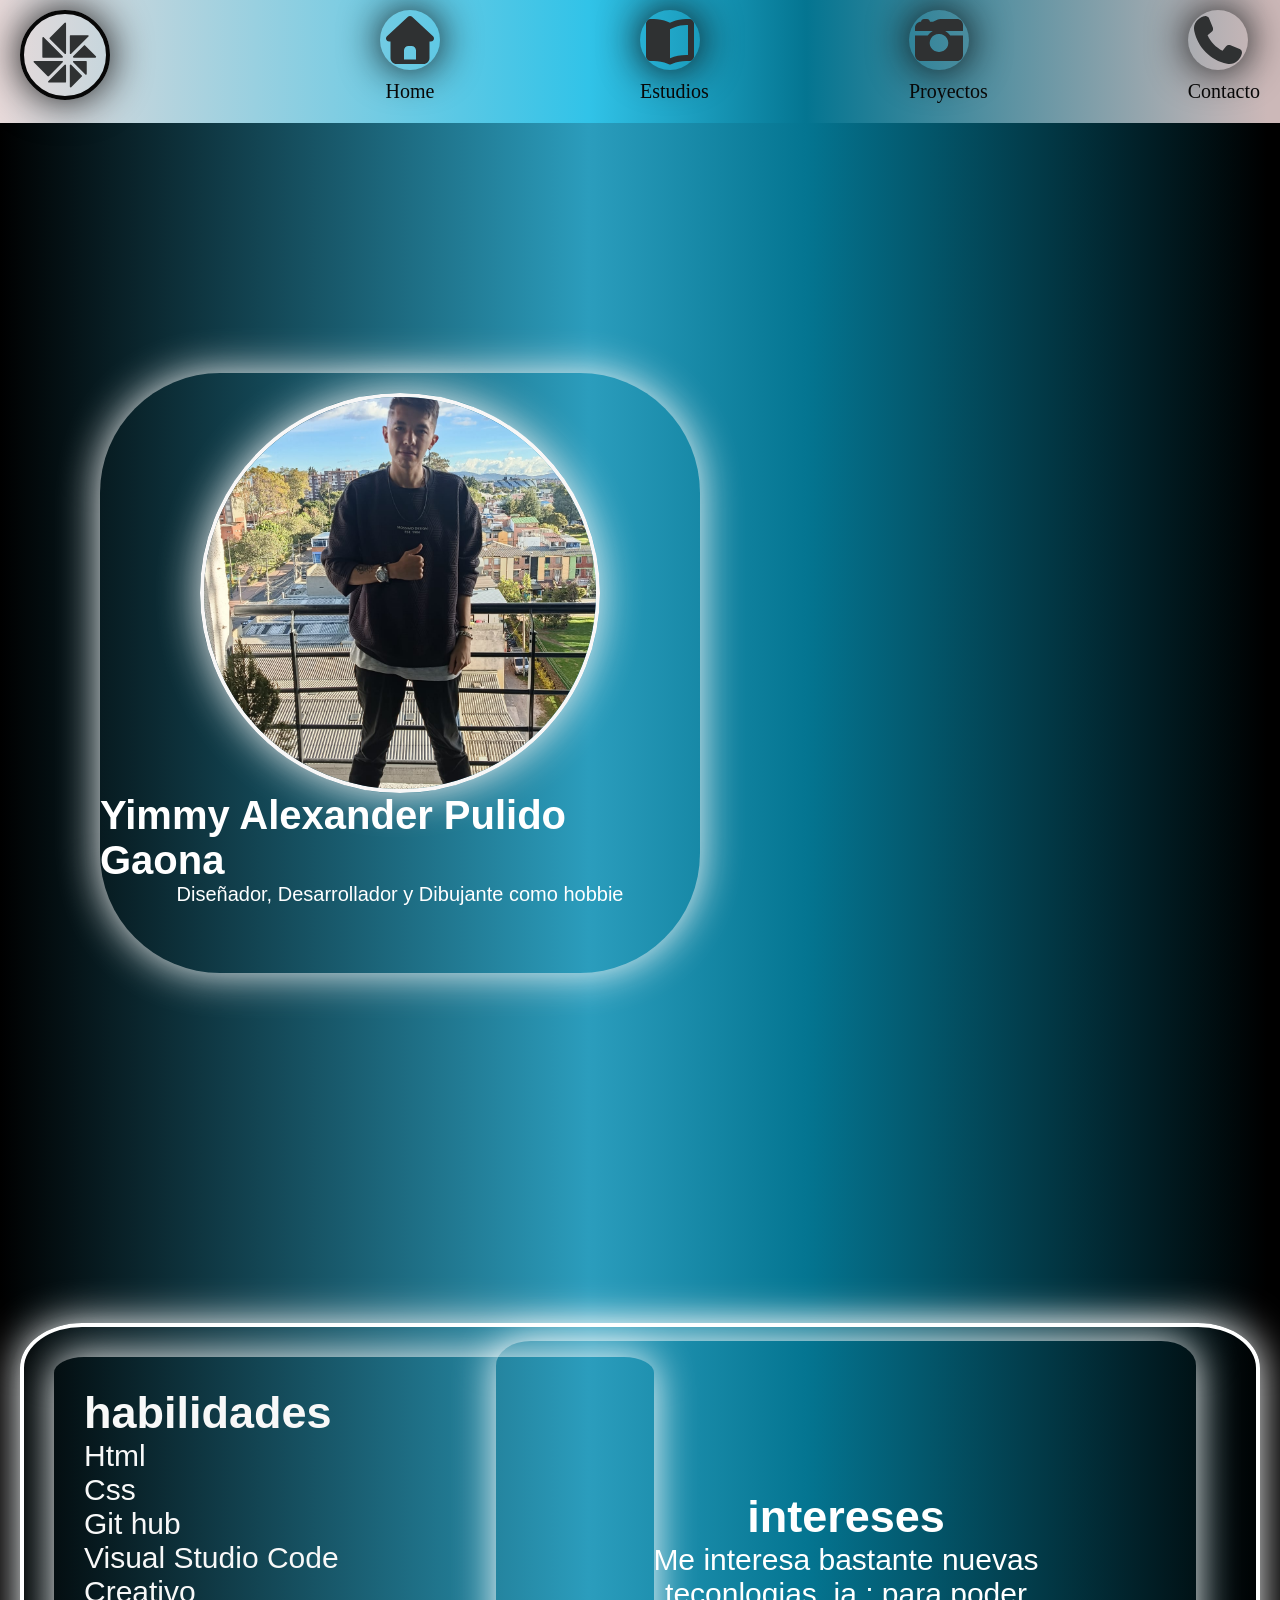
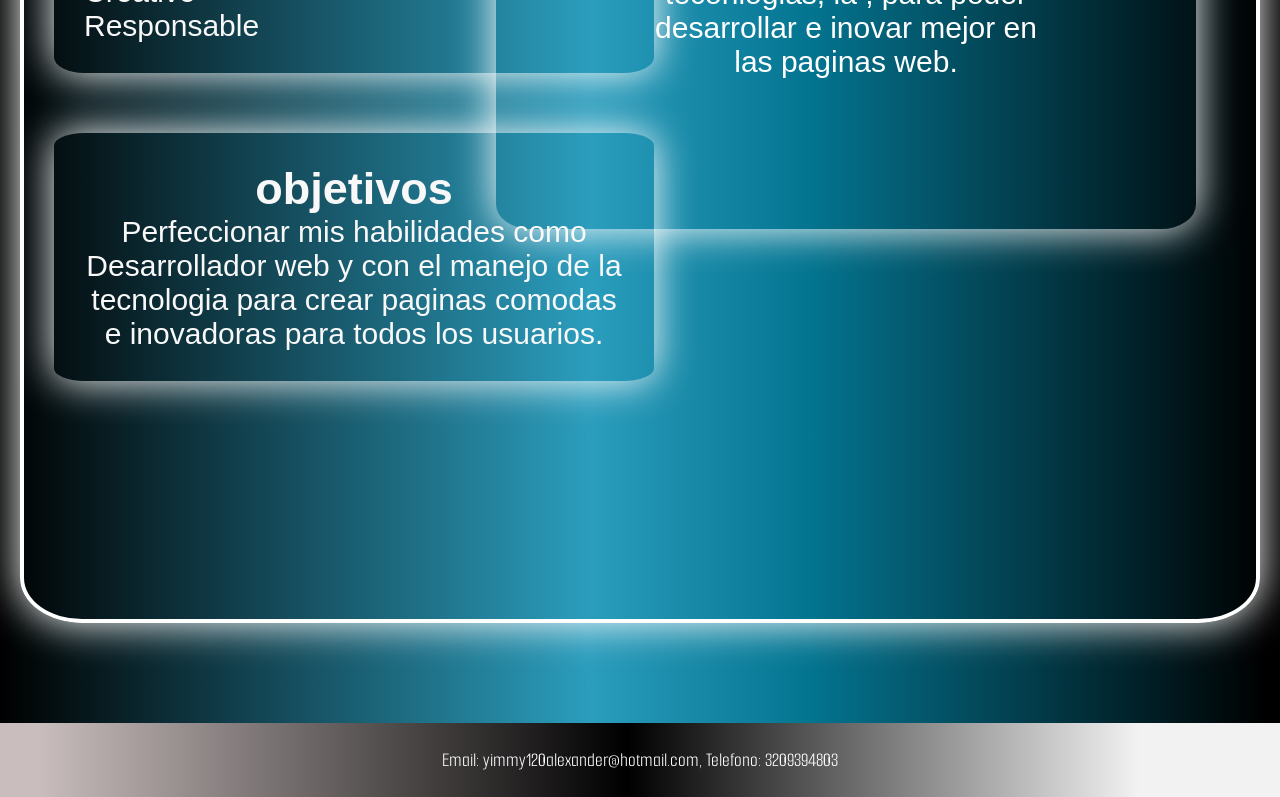
==== index.html @ 73cdaf3f "[+] se organizo para subirlo a vercel y se finalizo" ====
<!DOCTYPE html>
<html lang="en">
<head>
    <meta charset="UTF-8">
    <meta name="viewport" content="width=device-width, initial-scale=1.0">
    <title>Mi Portafolio</title>
    <link rel="preconnect" href="https://fonts.googleapis.com">
    <link rel="preconnect" href="https://fonts.gstatic.com" crossorigin>
    <link href="https://fonts.googleapis.com/css2?family=Kameron:wght@400..700&family=Montenegrin+Gothic+One&family=Saira+Stencil:ital,wght@0,100..900;1,100..900&family=Smooch+Sans:wght@100..900&display=swap" rel="stylesheet">
    <link rel="stylesheet" href="./css/styles.css">
    <link rel="stylesheet" href="./css/general.css">
</head>
<body>
    
    <header class="header">

        <nav class="menu">

            <img class="logo" src="./img/logo.svg" alt="Logo de la pagina">
            
            <ul class="menu_list">

                <li>
                   <img class="icon" src="./img/home.svg"  alt="icono home"> <a  href="./index.html" class="menu_link">Home</a>
                   
                </li>

                <li>
                   <img class="icon" src="./img/estudios.svg" alt="icono estudios"> <a  href="./html/estudios.html" class="menu_link">Estudios</a>
                   
                </li>

                <li>
                   <img class="icon" src="./img/gallery.svg" alt="icono galeria"> <a href="./html/gallery.html" class="menu_link">Proyectos</a>
                </li>

                <li>
                 <img class="icon" src="./img/contact.svg" alt="icono contacto">  <a href="./html/contacto.html" class="menu_link">Contacto</a>
                </li>

            </ul>
        </nav>

    </header>

    <main>

     <section class="hero">

        <div class="card">
        <img class="img_portada" src="../img/WhatsApp Image 2026-08-01 at 6.55.30 PM.jpeg" alt="foto de portada">
        <h1>Yimmy Alexander Pulido Gaona </h1>
        <p class="hero_text">Diseñador, Desarrollador y Dibujante como hobbie</p>
        </div>


        <div class="perfil">
    
            <ul>

             <div class="hab">
                <ul class="habilidades"> 
                
                   <li> 
                    
                  <h2>habilidades</h2> 
                  </li>
                   <li> 
                  <p>  Html </p> 
                </li>
                   <li> 
                   <p> Css </li>
                   <li> 
                  <p>  Git hub</p>
                 </li>
                   <li> 
                   <p> Visual Studio Code</p>
                 </li>
                   <li> 
                  <p> Creativo</p>
                 </li>
                   <li> 
                    <p>Responsable</p>
                 </li>

                </ul>
             </div>

             <div class="obj">
                <ul class="objetivos"> 
                
                    <li> 
                        <h2>objetivos</h2>
                      <p> 
                        Perfeccionar mis habilidades como Desarrollador
                        web y con el manejo de la tecnologia para crear paginas comodas e inovadoras para todos los usuarios. </p> 
                        
                    </li>
                     
                </ul>
             </div>



              <div class="int">
                <ul class="intereses"> 
                
                    <li>

                      <h2>intereses</h2>
                      <p> Me interesa bastante nuevas teconlogias, ia ; para poder desarrollar e inovar mejor en las paginas web. </p> 

                    </li>
                   
                </ul>
             </div>


    </main>

    <footer>

         <p class="foot">Email: yimmy120alexander@hotmail.com,  Telefono: 3209394803   </p> 
    </footer>
</body>
</html>
---- css/styles.css ----
.hero {
    display: flex;
    flex-wrap: wrap;
}

.hero_text {

    font-size: 20px;
}
.card {
    display: flex;
    flex-direction: column;
    border: 4px transparent rgb(250, 250, 250);
    width: 600px;
    height: 600px;
    align-items: center;
    border-radius: 20%;
    margin: 25rem 10rem;
    box-shadow: 0px 0px 40px rgb(247, 247, 247);
    font-family: "Saira Stencil", sans-serif;
    color: white;
    transition: .4s ease-in-out;
}

.card:hover {
    transform: scale(1.1);

}

.img_portada {

    width: 400px;
    height: 400px;
    object-fit: cover;
    margin-top: 2rem;
    border: 4px solid rgb(248, 247, 247);
    border-radius: 50%;
    object-fit: cover;
    box-shadow: 0px 0px 40px rgb(243, 243, 243);
}


h1{
    font-size: 40px;
}

.perfil {

    display: flex;
    flex-direction: column;
    border: 4px solid rgb(255, 255, 255);
    width: 1500px;
    height: 900px;
    border-radius: 5%;
    margin: 10rem 2rem ;
    box-shadow: 0px 0px 40px rgb(252, 252, 252);
 
}



.hab {
    display: flex;
    font-size: 30px;
    color: rgb(248, 248, 248);
    
}
.habilidades {

    display: flex;
    flex-direction: column;
    align-items: start;
    margin: 30px;
    padding: 30px;
    width: 60rem;
    font-family: "Saira Stencil", sans-serif;
    border: 4px transparent rgb(250, 250, 250);
    border-radius: 5%;
    box-shadow: 0px 0px 40px rgb(253, 253, 253);
    transition: .4s ease-in-out;
}

.habilidades:hover {
    transform: translateX(20px);
}

.obj {
    display: flex;
    font-size: 30px;
    color: rgb(248, 248, 248);
}

.objetivos {
  
    display: flex;
    flex-direction: column;
    margin: 30px;
    padding: 30px;
    width: 60rem;
    font-family: "Saira Stencil", sans-serif;
    border: 4px transparent rgb(250, 250, 250);
    border-radius: 5%;
    box-shadow: 0px 0px 40px rgb(253, 253, 253);
    transition: .4s ease-in-out;
}

.objetivos:hover {
     transform: translateX(20px);
}


.int {

   display: flex;
   justify-content: end;
   margin: -700px 30px;
   color: white;
}


.intereses { 

    display: flex;
    flex-direction: column;
    align-items: center;
    margin: 30px;
    padding: 150px;
    width: 70rem;
    font-family: "Saira Stencil", sans-serif;
    border: 4px transparent rgb(250, 250, 250);
    border-radius: 5%;
    box-shadow: 0px 0px 40px rgb(253, 253, 253);
    transition: .4s ease-in-out;
    font-size: 30px;
}

.intereses:hover {
    transform: translateX(20px);
}

.texto1 {

    text-decoration: underline rgb(255, 252, 252);
}

.h2 {

    text-align: center;
    height: 10px;
    text-decoration: underline rgb(255, 252, 252);
}
---- css/general.css ----
:root {

    color: white;
}

* {
    margin: 0;
    padding: 0;
    box-sizing: border-box;
}

body{
    display: flex;
    flex-direction: column;
    min-height: 100vh;
}

main {
    flex: 1;
}


html {
    font-size: 62.5%;
    background: #000000;
    background: linear-gradient(90deg,rgba(0, 0, 0, 1) 0%, rgba(43, 157, 189, 1) 46%, rgba(4, 117, 145, 1) 63%, rgba(0, 0, 0, 1) 99%);
}

/* 
@media (max-with:900px){
    .menu{
        display: flex;
    }
} */

.hero {
    flex-wrap: wrap;
}

.menu {
    padding: 10px 20px;
    display: flex;
    justify-content: space-between;
    background: #e8dada;
    background: linear-gradient(90deg,rgba(232, 218, 218, 1) 0%, rgba(49, 195, 232, 1) 46%, rgba(4, 117, 145, 1) 63%, rgba(204, 184, 184, 1) 99%);
}

.menu_list {

    display: flex;
    gap: 200px;
    list-style: none;
}


.logo {
    display: flex;
    width: 90px;
    height: 90px;
    flex-direction: column;
    align-items: center;
    border: 4px solid rgb(7, 7, 7);
    border-radius: 50%;
    box-shadow: 0px 0px 40px rgb(14, 13, 13);
}

.icon {

    width: 60px;
    height: 60px;
    box-shadow: 0px 0px 40px rgb(12, 12, 12);
    overflow: hidden;
    border: 30px transparent rgb(10, 10, 10);
    border-radius: 50%;
}

li{
    display: flex;
    flex-direction: column;
    text-align: center;
    text-decoration: none;
    

}
a{
    text-decoration: none;
    font-family: "Montenegrin Gothic One", serif;
    font-size: 20px;
    color: rgb(8, 8, 8);
    cursor: pointer;
    padding: 10px 0px;
    transition: .4s ease-in-out;
}

a:hover {
    transform: scale(1.1);
}

footer {

    background: #c9bdbd;
    background: linear-gradient(90deg,rgba(201, 189, 189, 1) 3%, rgba(0, 0, 0, 1) 49%, rgba(242, 242, 242, 1) 89%);
    display: flex;
    flex-direction: column;
    justify-content: end;
    align-items: center;
    padding: 25px 0px;
    font-family: "Smooch Sans", sans-serif;
}

.foot {

    color: white;
    font-size: 20px;
}
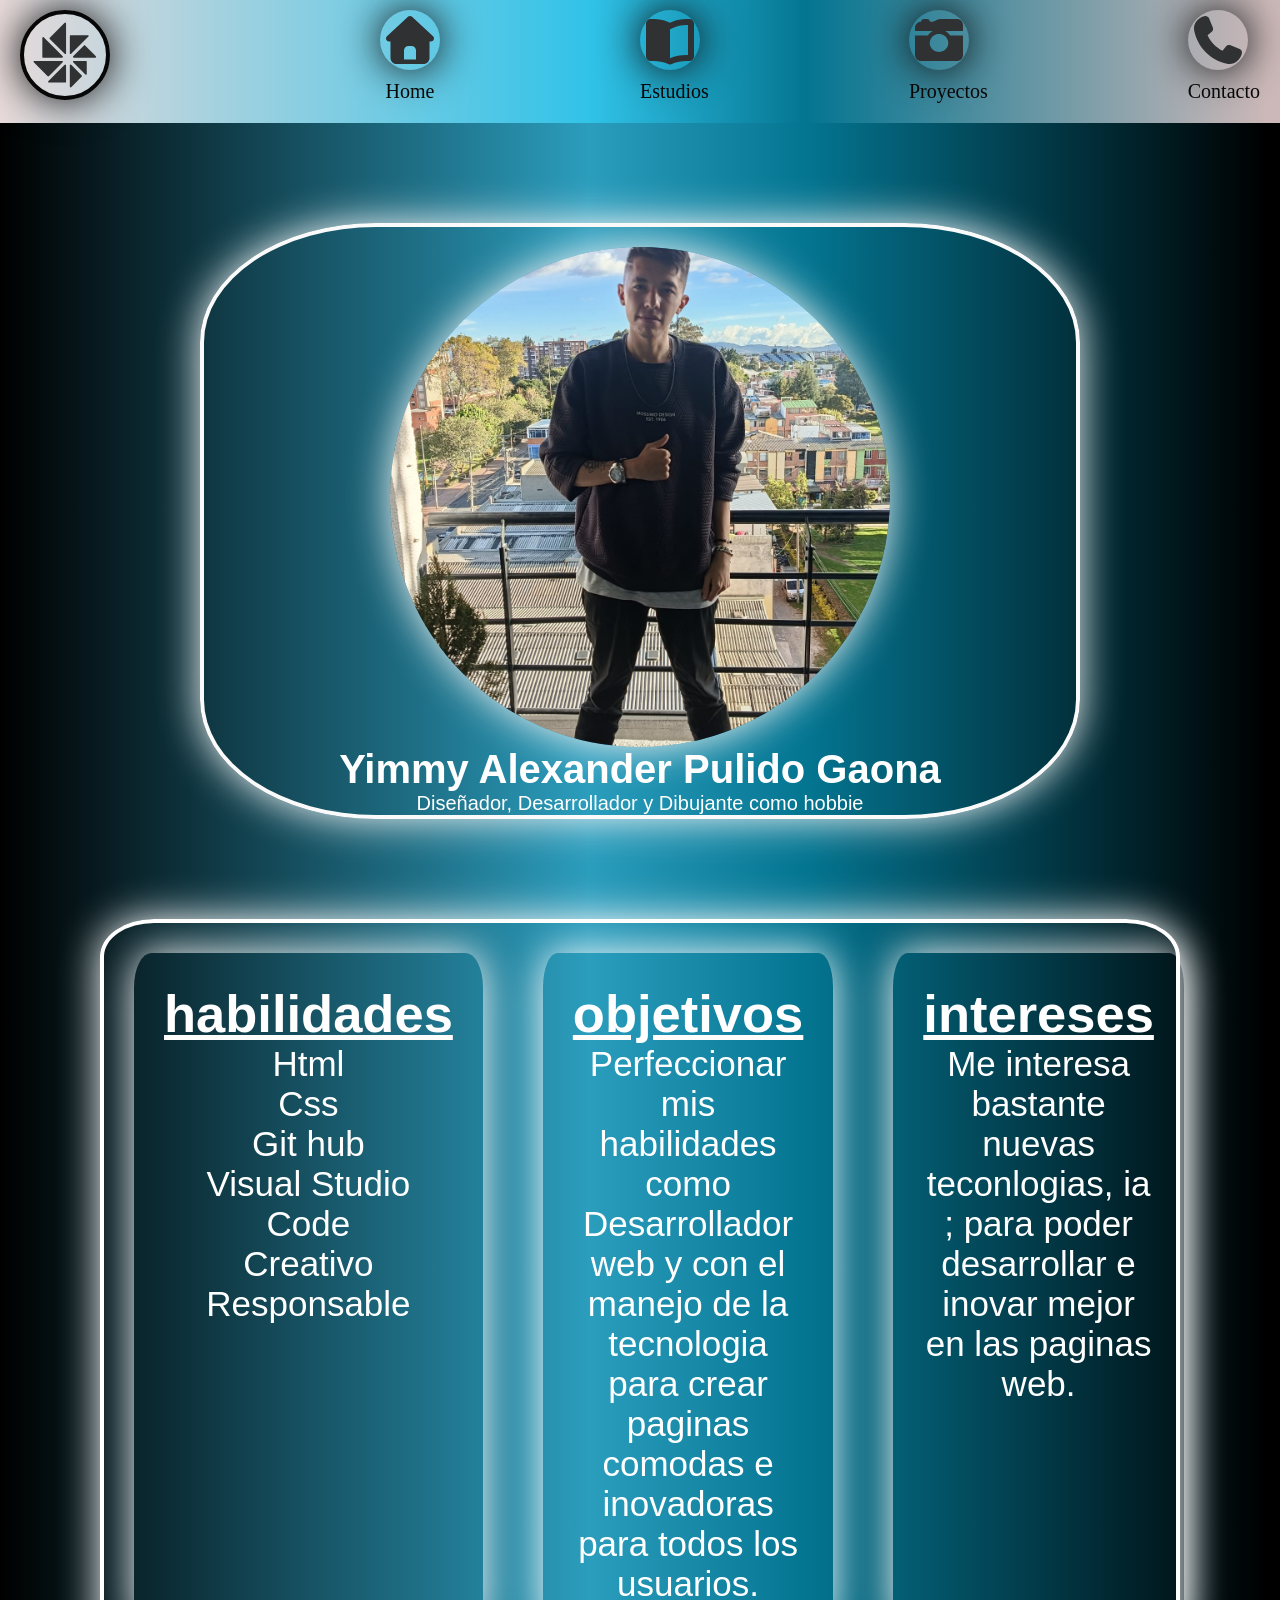
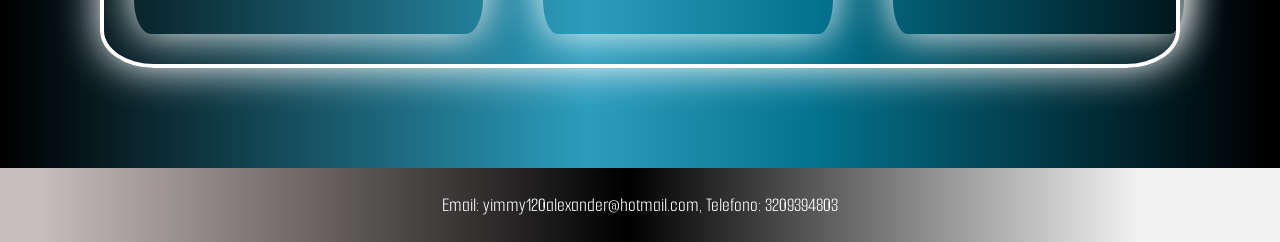
==== commit ba9b44a3: "[+] se corrigio el tamaño tan mal que tomaba cuando se desplegaba en vercel" ====
--- a/index.html
+++ b/index.html
@@ -45,7 +45,7 @@
 
     <main>
 
-     <section class="hero">
+        <section class="hero">
 
         <div class="card">
         <img class="img_portada" src="../img/WhatsApp Image 2026-08-01 at 6.55.30 PM.jpeg" alt="foto de portada">
@@ -53,69 +53,46 @@
         <p class="hero_text">Diseñador, Desarrollador y Dibujante como hobbie</p>
         </div>
 
+        <div class="_perfil">
 
-        <div class="perfil">
-    
-            <ul>
+            
+                <ul class="habilidades"> 
+                    
+                    <li> 
+                    <h2 class="subtitulo">habilidades</h2> 
+                    <p> Html </p> 
+                      <p> Css </p> 
+                      <p> Git hub </p> 
+                      <p> Visual Studio Code </p> 
+                      <p> Creativo </p> 
+                      <p> Responsable </p> </li>          
+                </ul>
 
-             <div class="hab">
-                <ul class="habilidades"> 
-                
-                   <li> 
-                    
-                  <h2>habilidades</h2> 
-                  </li>
-                   <li> 
-                  <p>  Html </p> 
-                </li>
-                   <li> 
-                   <p> Css </li>
-                   <li> 
-                  <p>  Git hub</p>
-                 </li>
-                   <li> 
-                   <p> Visual Studio Code</p>
-                 </li>
-                   <li> 
-                  <p> Creativo</p>
-                 </li>
-                   <li> 
-                    <p>Responsable</p>
-                 </li>
+                 <ul class="objetivos"> 
 
-                </ul>
-             </div>
-
-             <div class="obj">
-                <ul class="objetivos"> 
-                
                     <li> 
-                        <h2>objetivos</h2>
-                      <p> 
+                        <h2 class="subtitulo">objetivos</h2>
+                        <p> 
                         Perfeccionar mis habilidades como Desarrollador
-                        web y con el manejo de la tecnologia para crear paginas comodas e inovadoras para todos los usuarios. </p> 
+                        web y con el manejo de la tecnologia para crear paginas comodas e inovadoras para todos los usuarios.
+                        </p> 
                         
                     </li>
-                     
-                </ul>
-             </div>
 
-
-
-              <div class="int">
-                <ul class="intereses"> 
+                 </ul>
                 
+                 <ul class="intereses"> 
+                    
                     <li>
 
-                      <h2>intereses</h2>
+                      <h2 class="subtitulo">intereses</h2>
                       <p> Me interesa bastante nuevas teconlogias, ia ; para poder desarrollar e inovar mejor en las paginas web. </p> 
 
                     </li>
-                   
                 </ul>
-             </div>
-
-
+        </div>    
+             </section>
+   
     </main>
 
     <footer>
--- a/css/styles.css
+++ b/css/styles.css
@@ -1,9 +1,10 @@
 
 
 .hero {
-    display: flex;
     flex-wrap: wrap;
 }
+
+
 
 .hero_text {
 
@@ -12,12 +13,10 @@
 .card {
     display: flex;
     flex-direction: column;
-    border: 4px transparent rgb(250, 250, 250);
-    width: 600px;
-    height: 600px;
+    border: 4px solid rgb(250, 250, 250);
     align-items: center;
     border-radius: 20%;
-    margin: 25rem 10rem;
+    margin: 10rem 20rem;
     box-shadow: 0px 0px 40px rgb(247, 247, 247);
     font-family: "Saira Stencil", sans-serif;
     color: white;
@@ -31,11 +30,11 @@
 
 .img_portada {
 
-    width: 400px;
-    height: 400px;
+    width: 500px;
+    height: 500px;
     object-fit: cover;
     margin-top: 2rem;
-    border: 4px solid rgb(248, 247, 247);
+    border: 4px transparent rgb(248, 247, 247);
     border-radius: 50%;
     object-fit: cover;
     box-shadow: 0px 0px 40px rgb(243, 243, 243);
@@ -46,32 +45,19 @@
     font-size: 40px;
 }
 
-.perfil {
+._perfil {
 
     display: flex;
-    flex-direction: column;
     border: 4px solid rgb(255, 255, 255);
-    width: 1500px;
-    height: 900px;
     border-radius: 5%;
-    margin: 10rem 2rem ;
+    margin: 10rem 10rem ;
     box-shadow: 0px 0px 40px rgb(252, 252, 252);
  
 }
 
 
 
-.hab {
-    display: flex;
-    font-size: 30px;
-    color: rgb(248, 248, 248);
-    
-}
-.habilidades {
-
-    display: flex;
-    flex-direction: column;
-    align-items: start;
+.habilidades {  
     margin: 30px;
     padding: 30px;
     width: 60rem;
@@ -80,22 +66,17 @@
     border-radius: 5%;
     box-shadow: 0px 0px 40px rgb(253, 253, 253);
     transition: .4s ease-in-out;
+    font-size: 35px;
 }
 
 .habilidades:hover {
     transform: translateX(20px);
 }
 
-.obj {
-    display: flex;
-    font-size: 30px;
-    color: rgb(248, 248, 248);
-}
-
 .objetivos {
   
     display: flex;
-    flex-direction: column;
+    justify-content: start;
     margin: 30px;
     padding: 30px;
     width: 60rem;
@@ -104,6 +85,7 @@
     border-radius: 5%;
     box-shadow: 0px 0px 40px rgb(253, 253, 253);
     transition: .4s ease-in-out;
+    font-size: 35px;
 }
 
 .objetivos:hover {
@@ -111,43 +93,24 @@
 }
 
 
-.int {
-
-   display: flex;
-   justify-content: end;
-   margin: -700px 30px;
-   color: white;
-}
-
-
 .intereses { 
-
     display: flex;
-    flex-direction: column;
-    align-items: center;
+    justify-content: start;
     margin: 30px;
-    padding: 150px;
-    width: 70rem;
+    padding: 30px;
+    width: 60rem;
     font-family: "Saira Stencil", sans-serif;
     border: 4px transparent rgb(250, 250, 250);
     border-radius: 5%;
     box-shadow: 0px 0px 40px rgb(253, 253, 253);
     transition: .4s ease-in-out;
-    font-size: 30px;
+    font-size: 35px;
 }
 
 .intereses:hover {
     transform: translateX(20px);
 }
 
-.texto1 {
-
+.subtitulo {
     text-decoration: underline rgb(255, 252, 252);
 }
-
-.h2 {
-
-    text-align: center;
-    height: 10px;
-    text-decoration: underline rgb(255, 252, 252);
-}
--- a/css/general.css
+++ b/css/general.css
@@ -34,8 +34,10 @@
 } */
 
 .hero {
+    
     flex-wrap: wrap;
 }
+
 
 .menu {
     padding: 10px 20px;
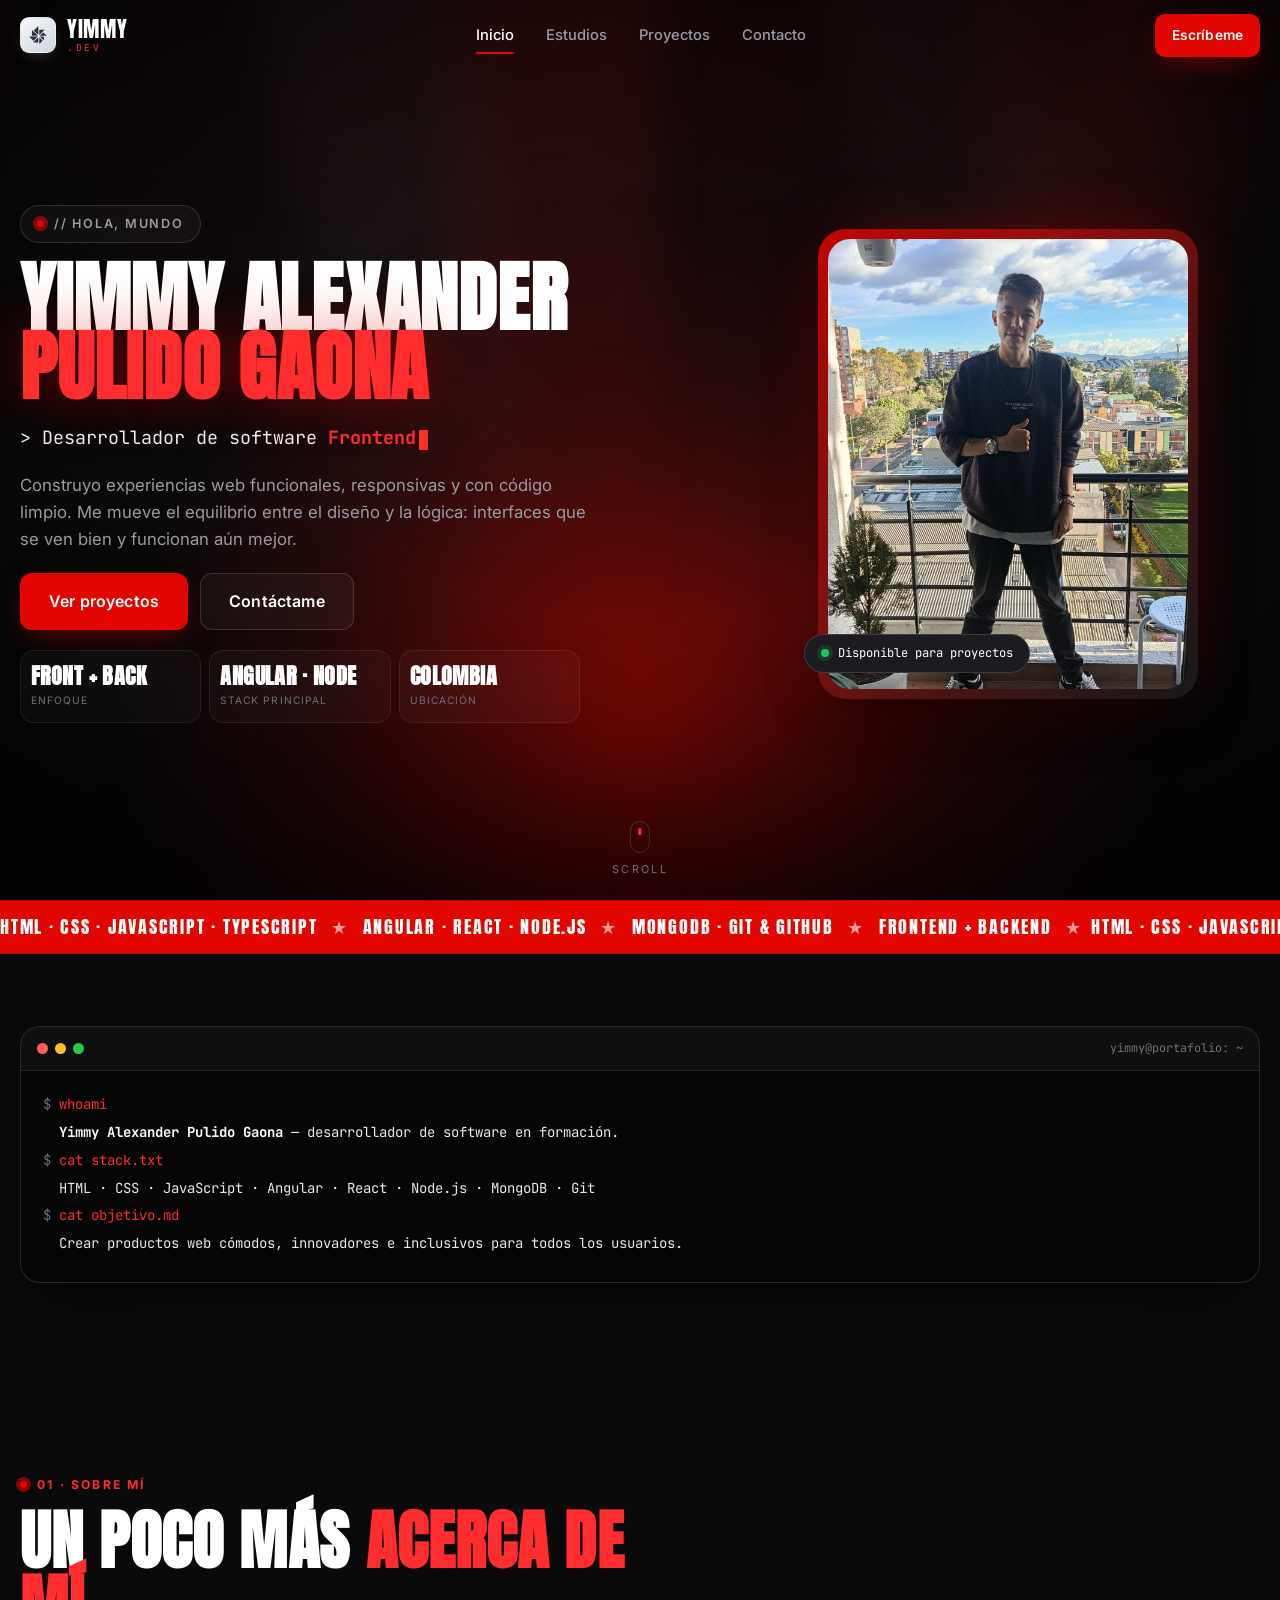
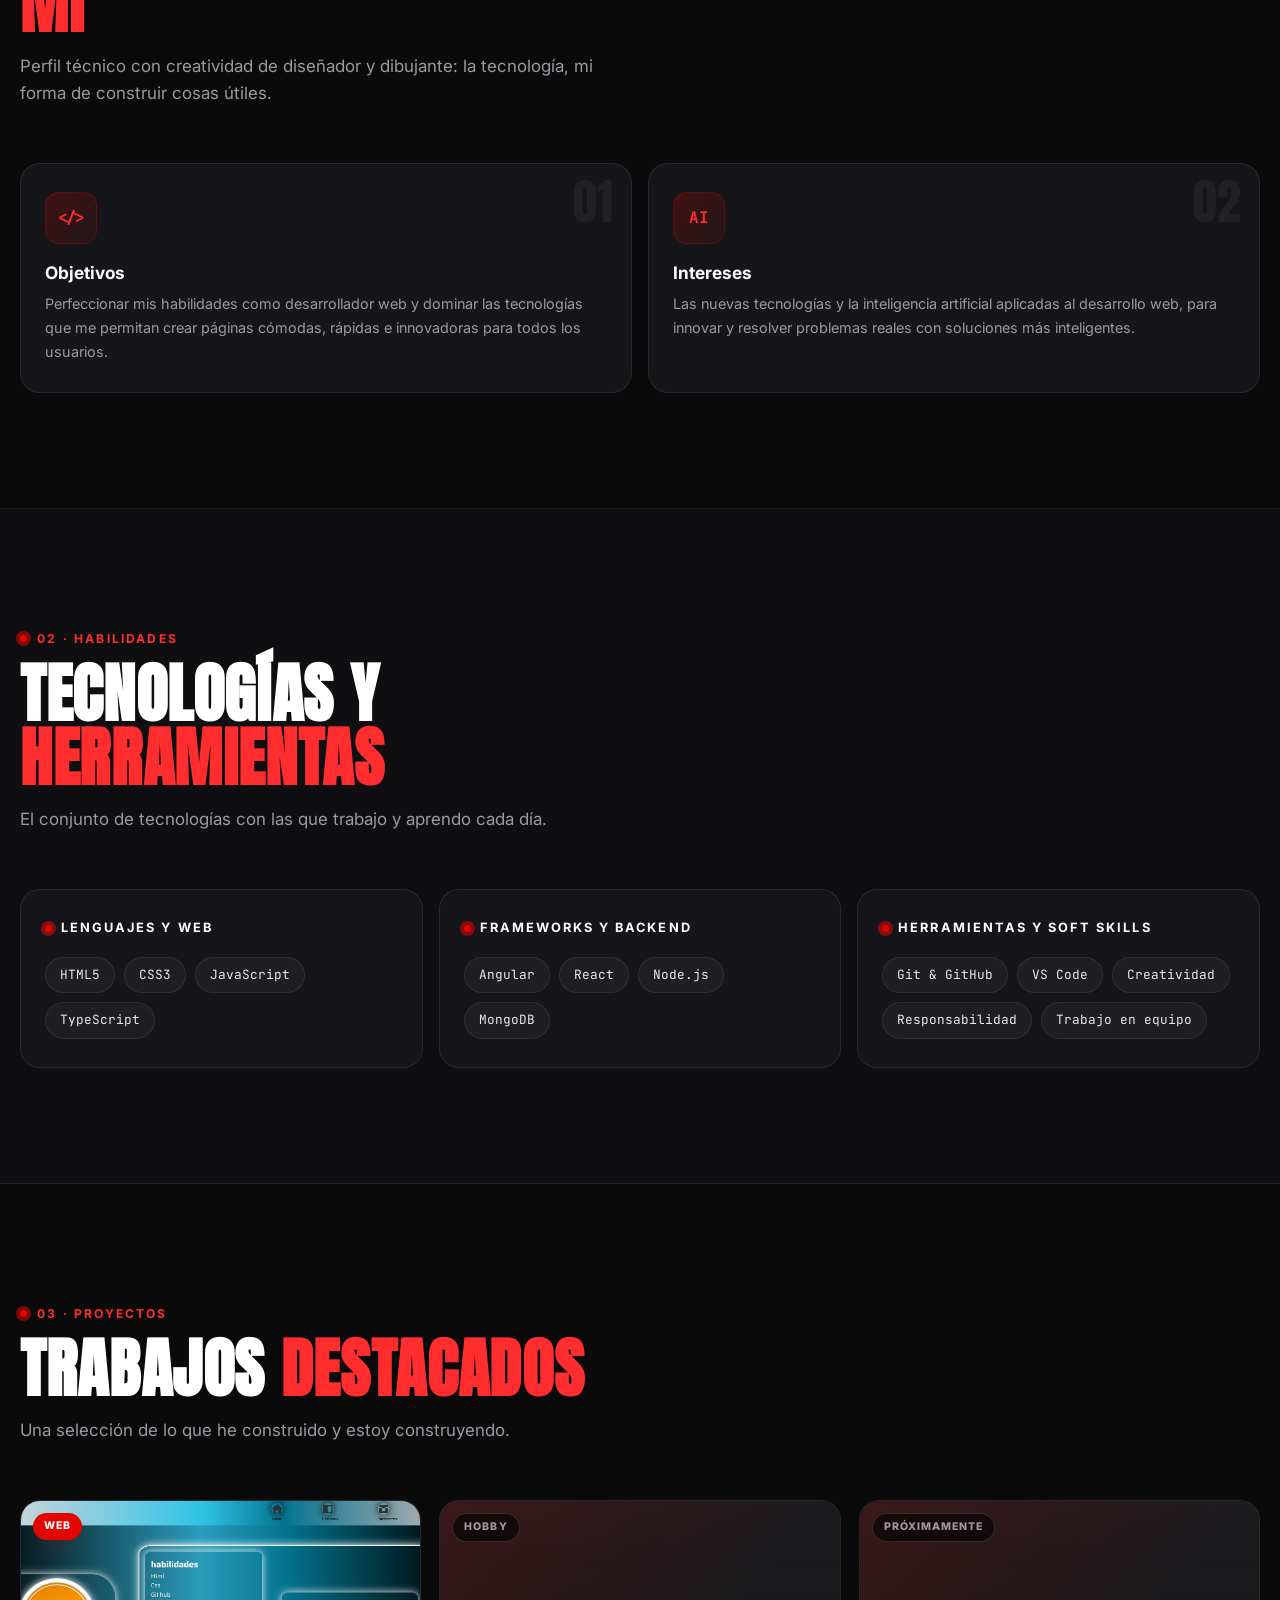
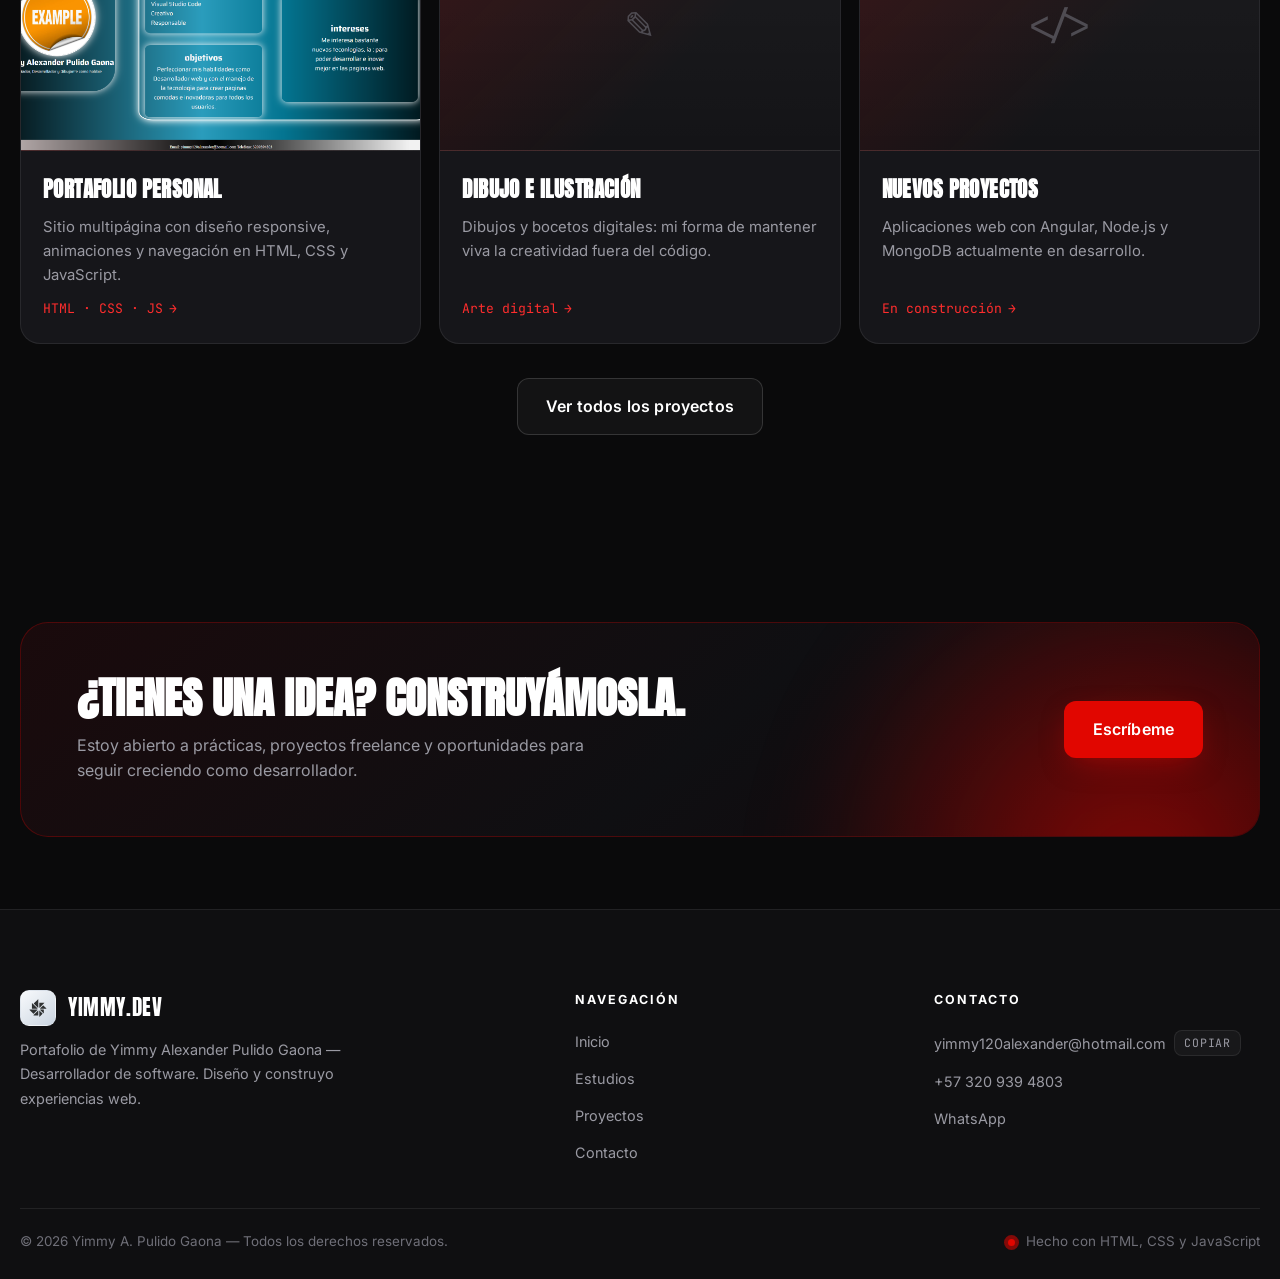
==== commit 79afcff2: "se cambio el estilo de la pagina" ====
--- a/index.html
+++ b/index.html
@@ -1,103 +1,341 @@
 <!DOCTYPE html>
-<html lang="en">
+<html lang="es">
 <head>
     <meta charset="UTF-8">
     <meta name="viewport" content="width=device-width, initial-scale=1.0">
-    <title>Mi Portafolio</title>
+    <meta name="description" content="Portafolio de Yimmy Alexander Pulido Gaona — Desarrollador de software: proyectos, estudios y contacto.">
+    <meta name="theme-color" content="#0a0a0b">
+    <title>Yimmy A. Pulido — Portafolio · Desarrollador de software</title>
+
     <link rel="preconnect" href="https://fonts.googleapis.com">
     <link rel="preconnect" href="https://fonts.gstatic.com" crossorigin>
-    <link href="https://fonts.googleapis.com/css2?family=Kameron:wght@400..700&family=Montenegrin+Gothic+One&family=Saira+Stencil:ital,wght@0,100..900;1,100..900&family=Smooch+Sans:wght@100..900&display=swap" rel="stylesheet">
+    <link href="https://fonts.googleapis.com/css2?family=Anton&family=Inter:wght@300;400;500;600;700;800&family=JetBrains+Mono:wght@400;700&display=swap" rel="stylesheet">
+
+    <link rel="stylesheet" href="./css/general.css">
     <link rel="stylesheet" href="./css/styles.css">
-    <link rel="stylesheet" href="./css/general.css">
+    <script>document.documentElement.classList.add('js');</script>
 </head>
 <body>
-    
-    <header class="header">
-
-        <nav class="menu">
-
-            <img class="logo" src="./img/logo.svg" alt="Logo de la pagina">
-            
-            <ul class="menu_list">
-
-                <li>
-                   <img class="icon" src="./img/home.svg"  alt="icono home"> <a  href="./index.html" class="menu_link">Home</a>
-                   
-                </li>
-
-                <li>
-                   <img class="icon" src="./img/estudios.svg" alt="icono estudios"> <a  href="./html/estudios.html" class="menu_link">Estudios</a>
-                   
-                </li>
-
-                <li>
-                   <img class="icon" src="./img/gallery.svg" alt="icono galeria"> <a href="./html/gallery.html" class="menu_link">Proyectos</a>
-                </li>
-
-                <li>
-                 <img class="icon" src="./img/contact.svg" alt="icono contacto">  <a href="./html/contacto.html" class="menu_link">Contacto</a>
-                </li>
-
-            </ul>
-        </nav>
-
+
+    <a class="skip-link" href="#main">Saltar al contenido</a>
+
+    <!-- ============ PRELOADER ============ -->
+    <div class="preloader" id="preloader">
+        <span class="preloader__text">Yimmy.dev</span>
+        <div class="preloader__bar"><i></i></div>
+    </div>
+
+    <!-- ============ NAV ============ -->
+    <header class="nav" id="nav">
+        <div class="nav__inner container">
+            <a class="nav__logo" href="./index.html" aria-label="Inicio">
+                <img class="nav__logo-img" src="./img/logo.svg" alt="Logo de Yimmy Pulido">
+                <span class="nav__logo-text">Yimmy<small>.dev</small></span>
+            </a>
+
+            <nav class="nav__links" id="navLinks" aria-label="Navegación principal">
+                <a class="nav__link" href="./index.html">Inicio</a>
+                <a class="nav__link" href="./html/estudios.html">Estudios</a>
+                <a class="nav__link" href="./html/gallery.html">Proyectos</a>
+                <a class="nav__link" href="./html/contacto.html">Contacto</a>
+            </nav>
+
+            <div class="nav__actions">
+                <a class="btn btn--red btn--sm" href="./html/contacto.html">Escríbeme</a>
+                <button class="nav__burger" id="burger" type="button" aria-label="Abrir menú" aria-expanded="false">
+                    <span></span><span></span><span></span>
+                </button>
+            </div>
+        </div>
     </header>
 
-    <main>
-
-        <section class="hero">
-
-        <div class="card">
-        <img class="img_portada" src="../img/WhatsApp Image 2026-08-01 at 6.55.30 PM.jpeg" alt="foto de portada">
-        <h1>Yimmy Alexander Pulido Gaona </h1>
-        <p class="hero_text">Diseñador, Desarrollador y Dibujante como hobbie</p>
+    <main id="main">
+
+        <!-- ============ HERO ============ -->
+        <section class="hero" id="inicio">
+            <div class="hero__bg" aria-hidden="true">
+                <div class="hero__beams"><i></i><i></i><i></i><i></i><i></i><i></i></div>
+                <div class="hero__glow"></div>
+                <div class="hero__noise"></div>
+                <div class="hero__vignette"></div>
+            </div>
+
+            <div class="hero__inner container">
+                <div class="hero__content">
+                    <p class="hero__eyebrow" data-reveal><span class="dot"></span> // Hola, mundo</p>
+
+                    <h1 class="hero__name" data-reveal>Yimmy Alexander<span>Pulido Gaona</span></h1>
+
+                    <p class="hero__role" data-reveal>
+                        &gt; Desarrollador de software
+                        <span class="typed" data-typed='["Frontend", "Backend", "Web Apps", "Interfaces"]'>Frontend</span><span class="cursor" aria-hidden="true"></span>
+                    </p>
+
+                    <p class="hero__text" data-reveal>
+                        Construyo experiencias web funcionales, responsivas y con código limpio.
+                        Me mueve el equilibrio entre el diseño y la lógica: interfaces que se ven bien
+                        y funcionan aún mejor.
+                    </p>
+
+                    <div class="hero__actions" data-reveal>
+                        <a class="btn btn--red btn--lg" href="./html/gallery.html">Ver proyectos</a>
+                        <a class="btn btn--ghost btn--lg" href="./html/contacto.html">Contáctame</a>
+                    </div>
+
+                    <div class="hero__facts" data-reveal>
+                        <div class="fact">
+                            <strong>Front + Back</strong>
+                            <span>Enfoque</span>
+                        </div>
+                        <div class="fact">
+                            <strong>Angular · Node</strong>
+                            <span>Stack principal</span>
+                        </div>
+                        <div class="fact">
+                            <strong>Colombia</strong>
+                            <span>Ubicación</span>
+                        </div>
+                    </div>
+                </div>
+
+                <div class="hero__media" data-reveal data-delay="140">
+                    <div class="hero__frame">
+                        <img src="./img/WhatsApp Image 2026-08-01 at 6.55.30 PM.jpeg" alt="Retrato de Yimmy Alexander Pulido Gaona">
+                        <span class="hero__badge">Disponible para proyectos</span>
+                    </div>
+                </div>
+            </div>
+
+            <a href="#sobre-mi" class="hero__scroll" aria-label="Desplazarse">
+                <span></span>Scroll
+            </a>
+        </section>
+
+        <!-- ============ MARQUEE ============ -->
+        <div class="marquee" aria-hidden="true">
+            <div class="marquee__track">
+                <span>HTML · CSS · JAVASCRIPT · TYPESCRIPT <i>★</i> ANGULAR · REACT · NODE.JS <i>★</i> MONGODB · GIT &amp; GITHUB <i>★</i> FRONTEND + BACKEND <i>★</i> </span>
+                <span>HTML · CSS · JAVASCRIPT · TYPESCRIPT <i>★</i> ANGULAR · REACT · NODE.JS <i>★</i> MONGODB · GIT &amp; GITHUB <i>★</i> FRONTEND + BACKEND <i>★</i> </span>
+            </div>
         </div>
 
-        <div class="_perfil">
-
-            
-                <ul class="habilidades"> 
-                    
-                    <li> 
-                    <h2 class="subtitulo">habilidades</h2> 
-                    <p> Html </p> 
-                      <p> Css </p> 
-                      <p> Git hub </p> 
-                      <p> Visual Studio Code </p> 
-                      <p> Creativo </p> 
-                      <p> Responsable </p> </li>          
-                </ul>
-
-                 <ul class="objetivos"> 
-
-                    <li> 
-                        <h2 class="subtitulo">objetivos</h2>
-                        <p> 
-                        Perfeccionar mis habilidades como Desarrollador
-                        web y con el manejo de la tecnologia para crear paginas comodas e inovadoras para todos los usuarios.
-                        </p> 
-                        
-                    </li>
-
-                 </ul>
-                
-                 <ul class="intereses"> 
-                    
-                    <li>
-
-                      <h2 class="subtitulo">intereses</h2>
-                      <p> Me interesa bastante nuevas teconlogias, ia ; para poder desarrollar e inovar mejor en las paginas web. </p> 
-
-                    </li>
-                </ul>
-        </div>    
-             </section>
-   
+        <!-- ============ TERMINAL ============ -->
+        <section class="section--tight container" data-reveal>
+            <div class="terminal">
+                <div class="terminal__bar">
+                    <i></i><i></i><i></i>
+                    <span>yimmy@portafolio: ~</span>
+                </div>
+                <div class="terminal__body">
+                    <p class="cmd">whoami</p>
+                    <p class="out"><b>Yimmy Alexander Pulido Gaona</b> — desarrollador de software en formación.</p>
+                    <p class="cmd">cat stack.txt</p>
+                    <p class="out">HTML · CSS · JavaScript · Angular · React · Node.js · MongoDB · Git</p>
+                    <p class="cmd">cat objetivo.md</p>
+                    <p class="out">Crear productos web cómodos, innovadores e inclusivos para todos los usuarios.</p>
+                </div>
+            </div>
+        </section>
+
+        <!-- ============ SOBRE MÍ ============ -->
+        <section class="section" id="sobre-mi">
+            <div class="container">
+                <header class="section__head" data-reveal>
+                    <p class="section__eyebrow"><span class="dot"></span> 01 · Sobre mí</p>
+                    <h2 class="section__title">Un poco más <span class="accent">acerca de mí</span></h2>
+                    <p class="section__desc">Perfil técnico con creatividad de diseñador y dibujante: la tecnología, mi forma de construir cosas útiles.</p>
+                </header>
+
+                <div class="features">
+                    <article class="feature" data-reveal>
+                        <span class="feature__num">01</span>
+                        <div class="feature__icon">&lt;/&gt;</div>
+                        <h3>Objetivos</h3>
+                        <p>
+                            Perfeccionar mis habilidades como desarrollador web y dominar las tecnologías
+                            que me permitan crear páginas cómodas, rápidas e innovadoras para todos los usuarios.
+                        </p>
+                    </article>
+
+                    <article class="feature" data-reveal data-delay="120">
+                        <span class="feature__num">02</span>
+                        <div class="feature__icon">AI</div>
+                        <h3>Intereses</h3>
+                        <p>
+                            Las nuevas tecnologías y la inteligencia artificial aplicadas al desarrollo web,
+                            para innovar y resolver problemas reales con soluciones más inteligentes.
+                        </p>
+                    </article>
+                </div>
+            </div>
+        </section>
+
+        <!-- ============ HABILIDADES ============ -->
+        <section class="section section--alt" id="habilidades">
+            <div class="container">
+                <header class="section__head" data-reveal>
+                    <p class="section__eyebrow"><span class="dot"></span> 02 · Habilidades</p>
+                    <h2 class="section__title">Tecnologías y <span class="accent">herramientas</span></h2>
+                    <p class="section__desc">El conjunto de tecnologías con las que trabajo y aprendo cada día.</p>
+                </header>
+
+                <div class="skills-grid">
+                    <div class="skill-group" data-reveal>
+                        <h3>Lenguajes y web</h3>
+                        <ul class="chips">
+                            <li class="chip">HTML5</li>
+                            <li class="chip">CSS3</li>
+                            <li class="chip">JavaScript</li>
+                            <li class="chip">TypeScript</li>
+                        </ul>
+                    </div>
+
+                    <div class="skill-group" data-reveal data-delay="120">
+                        <h3>Frameworks y backend</h3>
+                        <ul class="chips">
+                            <li class="chip">Angular</li>
+                            <li class="chip">React</li>
+                            <li class="chip">Node.js</li>
+                            <li class="chip">MongoDB</li>
+                        </ul>
+                    </div>
+
+                    <div class="skill-group" data-reveal data-delay="240">
+                        <h3>Herramientas y soft skills</h3>
+                        <ul class="chips">
+                            <li class="chip">Git &amp; GitHub</li>
+                            <li class="chip">VS Code</li>
+                            <li class="chip">Creatividad</li>
+                            <li class="chip">Responsabilidad</li>
+                            <li class="chip">Trabajo en equipo</li>
+                        </ul>
+                    </div>
+                </div>
+            </div>
+        </section>
+
+        <!-- ============ PROYECTOS DESTACADOS ============ -->
+        <section class="section">
+            <div class="container">
+                <header class="section__head" data-reveal>
+                    <p class="section__eyebrow"><span class="dot"></span> 03 · Proyectos</p>
+                    <h2 class="section__title">Trabajos <span class="accent">destacados</span></h2>
+                    <p class="section__desc">Una selección de lo que he construido y estoy construyendo.</p>
+                </header>
+
+                <div class="preview-grid">
+                    <article class="preview" data-reveal>
+                        <div class="preview__thumb">
+                            <span class="preview__tag">Web</span>
+                            <img src="./img/proyecto1.png" alt="Captura del desarrollo de la página de portafolio">
+                        </div>
+                        <div class="preview__body">
+                            <h3>Portafolio personal</h3>
+                            <p>Sitio multipágina con diseño responsive, animaciones y navegación en HTML, CSS y JavaScript.</p>
+                            <span class="preview__link">HTML · CSS · JS</span>
+                        </div>
+                    </article>
+
+                    <article class="preview" data-reveal data-delay="120">
+                        <div class="preview__thumb">
+                            <span class="preview__tag preview__tag--soft">Hobby</span>
+                            <span class="project__placeholder">✎</span>
+                        </div>
+                        <div class="preview__body">
+                            <h3>Dibujo e ilustración</h3>
+                            <p>Dibujos y bocetos digitales: mi forma de mantener viva la creatividad fuera del código.</p>
+                            <span class="preview__link">Arte digital</span>
+                        </div>
+                    </article>
+
+                    <article class="preview" data-reveal data-delay="240">
+                        <div class="preview__thumb">
+                            <span class="preview__tag preview__tag--soft">Próximamente</span>
+                            <span class="project__placeholder">&lt;/&gt;</span>
+                        </div>
+                        <div class="preview__body">
+                            <h3>Nuevos proyectos</h3>
+                            <p>Aplicaciones web con Angular, Node.js y MongoDB actualmente en desarrollo.</p>
+                            <span class="preview__link">En construcción</span>
+                        </div>
+                    </article>
+                </div>
+
+                <div class="section-cta">
+                    <a class="btn btn--ghost btn--lg" href="./html/gallery.html">Ver todos los proyectos</a>
+                </div>
+            </div>
+        </section>
+
+        <!-- ============ CTA ============ -->
+        <section class="section--tight container">
+            <div class="cta" data-reveal>
+                <div class="cta__glow" aria-hidden="true"></div>
+                <div class="cta__text">
+                    <h2>¿Tienes una idea? Construyámosla.</h2>
+                    <p>Estoy abierto a prácticas, proyectos freelance y oportunidades para seguir creciendo como desarrollador.</p>
+                </div>
+                <a class="btn btn--red btn--lg" href="./html/contacto.html">Escríbeme</a>
+            </div>
+        </section>
+
     </main>
 
-    <footer>
-
-         <p class="foot">Email: yimmy120alexander@hotmail.com,  Telefono: 3209394803   </p> 
+    <!-- ============ FOOTER ============ -->
+    <footer class="footer">
+        <div class="container">
+            <div class="footer-grid">
+                <div>
+                    <div class="footer-brand">
+                        <img src="./img/logo.svg" alt="">
+                        <span>Yimmy.dev</span>
+                    </div>
+                    <p class="footer-text">
+                        Portafolio de Yimmy Alexander Pulido Gaona — Desarrollador de software.
+                        Diseño y construyo experiencias web.
+                    </p>
+                </div>
+
+                <div>
+                    <h3 class="footer-title">Navegación</h3>
+                    <ul class="footer-links">
+                        <li><a href="./index.html">Inicio</a></li>
+                        <li><a href="./html/estudios.html">Estudios</a></li>
+                        <li><a href="./html/gallery.html">Proyectos</a></li>
+                        <li><a href="./html/contacto.html">Contacto</a></li>
+                    </ul>
+                </div>
+
+                <div>
+                    <h3 class="footer-title">Contacto</h3>
+                    <ul class="footer-links">
+                        <li>
+                            <span>
+                                yimmy120alexander@hotmail.com
+                                <button class="copy-btn" type="button" data-copy="yimmy120alexander@hotmail.com">copiar</button>
+                            </span>
+                        </li>
+                        <li><a href="tel:+573209394803">+57 320 939 4803</a></li>
+                        <li><a href="https://wa.me/573209394803" target="_blank" rel="noopener">WhatsApp</a></li>
+                    </ul>
+                </div>
+            </div>
+
+            <div class="footer-bottom">
+                <p>© <span data-year>2026</span> Yimmy A. Pulido Gaona — Todos los derechos reservados.</p>
+                <p><span class="dot">●</span> Hecho con HTML, CSS y JavaScript</p>
+            </div>
+        </div>
     </footer>
+
+    <!-- ============ TOAST ============ -->
+    <div class="toast" id="toast" role="status" aria-live="polite"></div>
+
+    <!-- ============ TO TOP ============ -->
+    <button class="totop" id="toTop" type="button" aria-label="Volver arriba">
+        <svg viewBox="0 0 24 24" fill="none" stroke="currentColor" stroke-width="2.4"><path d="M12 19V5M6 11l6-6 6 6"/></svg>
+    </button>
+
+    <script src="./js/main.js"></script>
 </body>
-</html>+</html>
--- a/css/general.css
+++ b/css/general.css
@@ -1,118 +1,416 @@
-:root {
-
-    color: white;
-}
-
-* {
-    margin: 0;
-    padding: 0;
-    box-sizing: border-box;
-}
-
+/* ==========================================================================
+   PORTFOLIO — Sistema de diseño (estilo World Tour)
+   Oscuro + rojo · Anton / Inter / JetBrains Mono
+   ========================================================================== */
+
+/* ---------- Reset ---------- */
+*,*::before,*::after{box-sizing:border-box;margin:0;padding:0}
+html{scroll-behavior:smooth;scroll-padding-top:calc(var(--nav-h) + 20px);-webkit-text-size-adjust:100%}
+img,svg{display:block;max-width:100%}
+button,input,select,textarea{font:inherit;color:inherit}
+a{color:inherit;text-decoration:none}
+ul,ol{list-style:none}
+@media (prefers-reduced-motion:reduce){
+  html{scroll-behavior:auto}
+  *,*::before,*::after{animation-duration:.001ms!important;animation-iteration-count:1!important;transition-duration:.001ms!important}
+}
+
+/* ---------- Tokens ---------- */
+:root{
+  --bg:#0a0a0b;
+  --bg-2:#0f0f11;
+  --bg-3:#141417;
+  --surface:#16161a;
+  --line:rgba(255,255,255,.08);
+  --line-2:rgba(255,255,255,.14);
+
+  --red:#e10600;
+  --red-2:#ff2d2d;
+  --red-glow:rgba(225,6,0,.55);
+  --accent:#ff2d2d;
+
+  --white:#fff;
+  --text:#e9e9ec;
+  --muted:#9a9aa3;
+  --muted-2:#6f6f78;
+
+  --ok:#22c55e;
+  --warn:#f5a524;
+  --danger:#f87171;
+
+  --font-display:'Anton',Impact,'Arial Narrow Bold',sans-serif;
+  --font-body:'Inter',system-ui,-apple-system,Segoe UI,Roboto,sans-serif;
+  --font-mono:'JetBrains Mono',ui-monospace,Menlo,Consolas,monospace;
+
+  --r-sm:8px;--r-md:14px;--r-lg:20px;--r-xl:28px;
+  --container:1240px;
+  --nav-h:72px;
+
+  --ease:cubic-bezier(.22,1,.36,1);
+  --shadow:0 24px 60px -20px rgba(0,0,0,.8);
+}
+
+/* ---------- Base ---------- */
 body{
-    display: flex;
-    flex-direction: column;
-    min-height: 100vh;
-}
-
-main {
-    flex: 1;
-}
-
-
-html {
-    font-size: 62.5%;
-    background: #000000;
-    background: linear-gradient(90deg,rgba(0, 0, 0, 1) 0%, rgba(43, 157, 189, 1) 46%, rgba(4, 117, 145, 1) 63%, rgba(0, 0, 0, 1) 99%);
-}
-
-/* 
-@media (max-with:900px){
-    .menu{
-        display: flex;
-    }
-} */
-
-.hero {
-    
-    flex-wrap: wrap;
-}
-
-
-.menu {
-    padding: 10px 20px;
-    display: flex;
-    justify-content: space-between;
-    background: #e8dada;
-    background: linear-gradient(90deg,rgba(232, 218, 218, 1) 0%, rgba(49, 195, 232, 1) 46%, rgba(4, 117, 145, 1) 63%, rgba(204, 184, 184, 1) 99%);
-}
-
-.menu_list {
-
-    display: flex;
-    gap: 200px;
-    list-style: none;
-}
-
-
-.logo {
-    display: flex;
-    width: 90px;
-    height: 90px;
-    flex-direction: column;
-    align-items: center;
-    border: 4px solid rgb(7, 7, 7);
-    border-radius: 50%;
-    box-shadow: 0px 0px 40px rgb(14, 13, 13);
-}
-
-.icon {
-
-    width: 60px;
-    height: 60px;
-    box-shadow: 0px 0px 40px rgb(12, 12, 12);
-    overflow: hidden;
-    border: 30px transparent rgb(10, 10, 10);
-    border-radius: 50%;
-}
-
-li{
-    display: flex;
-    flex-direction: column;
-    text-align: center;
-    text-decoration: none;
-    
-
-}
-a{
-    text-decoration: none;
-    font-family: "Montenegrin Gothic One", serif;
-    font-size: 20px;
-    color: rgb(8, 8, 8);
-    cursor: pointer;
-    padding: 10px 0px;
-    transition: .4s ease-in-out;
-}
-
-a:hover {
-    transform: scale(1.1);
-}
-
-footer {
-
-    background: #c9bdbd;
-    background: linear-gradient(90deg,rgba(201, 189, 189, 1) 3%, rgba(0, 0, 0, 1) 49%, rgba(242, 242, 242, 1) 89%);
-    display: flex;
-    flex-direction: column;
-    justify-content: end;
-    align-items: center;
-    padding: 25px 0px;
-    font-family: "Smooch Sans", sans-serif;
-}
-
-.foot {
-
-    color: white;
-    font-size: 20px;
-}
-
+  font-family:var(--font-body);
+  background:var(--bg);
+  color:var(--text);
+  line-height:1.6;
+  min-height:100vh;
+  display:flex;
+  flex-direction:column;
+  overflow-x:hidden;
+  -webkit-font-smoothing:antialiased;
+}
+main{flex:1}
+::selection{background:var(--red);color:#fff}
+:focus-visible{outline:2px solid var(--red-2);outline-offset:3px;border-radius:4px}
+
+.container{width:min(100% - 2.5rem,var(--container));margin-inline:auto}
+@media (max-width:560px){.container{width:calc(100% - 2rem)}}
+
+.accent{color:var(--red-2)}
+.mono{font-family:var(--font-mono)}
+
+.dot{
+  width:7px;height:7px;border-radius:50%;background:var(--red);
+  display:inline-block;box-shadow:0 0 0 4px var(--red-glow);
+  animation:pulse 2s infinite;flex:none;
+}
+@keyframes pulse{
+  0%,100%{box-shadow:0 0 0 3px var(--red-glow)}
+  50%{box-shadow:0 0 0 8px rgba(225,6,0,.15)}
+}
+@keyframes pulse-ok{
+  0%,100%{box-shadow:0 0 0 4px rgba(34,197,94,.18)}
+  50%{box-shadow:0 0 0 8px rgba(34,197,94,.05)}
+}
+
+/* ---------- Scrollbar ---------- */
+::-webkit-scrollbar{width:10px}
+::-webkit-scrollbar-track{background:#000}
+::-webkit-scrollbar-thumb{background:#2a2a30;border-radius:10px;border:2px solid #000}
+::-webkit-scrollbar-thumb:hover{background:var(--red)}
+
+/* ---------- Skip link ---------- */
+.skip-link{
+  position:absolute;left:-9999px;top:0;z-index:300;
+  background:var(--red);color:#fff;padding:10px 18px;
+  font-weight:600;border-radius:0 0 8px 0;
+}
+.skip-link:focus{left:0}
+
+/* ==========================================================================
+   PRELOADER
+   ========================================================================== */
+.preloader{
+  position:fixed;inset:0;z-index:9999;
+  background:var(--bg);
+  display:grid;place-content:center;gap:22px;justify-items:center;
+  transition:opacity .6s var(--ease),visibility .6s;
+  /* Respaldo: si el JS no llegara a ejecutarse, se oculta igualmente */
+  animation:preloader-auto .6s var(--ease) 3.4s forwards;
+}
+.preloader.is-done{opacity:0;visibility:hidden}
+@keyframes preloader-auto{to{opacity:0;visibility:hidden}}
+.preloader__text{
+  font-family:var(--font-display);
+  font-size:clamp(2.2rem,8vw,4rem);
+  letter-spacing:.06em;color:#fff;text-transform:uppercase;
+  animation:flicker 1.6s infinite;
+}
+@keyframes flicker{0%,100%{opacity:1}45%{opacity:.35}50%{opacity:1}55%{opacity:.35}}
+.preloader__bar{width:min(240px,60vw);height:3px;background:rgba(255,255,255,.1);overflow:hidden;border-radius:3px}
+.preloader__bar i{display:block;height:100%;width:0;background:var(--red);border-radius:3px;animation:load 1.5s var(--ease) forwards}
+@keyframes load{to{width:100%}}
+
+/* ==========================================================================
+   NAV
+   ========================================================================== */
+.nav{
+  position:fixed;top:0;left:0;right:0;z-index:100;
+  height:var(--nav-h);
+  display:flex;align-items:center;
+  transition:background .4s var(--ease),border-color .4s,backdrop-filter .4s;
+  border-bottom:1px solid transparent;
+}
+.nav.is-stuck{
+  background:rgba(10,10,11,.78);
+  backdrop-filter:blur(18px) saturate(150%);
+  -webkit-backdrop-filter:blur(18px) saturate(150%);
+  border-bottom-color:var(--line);
+}
+.nav__inner{display:flex;align-items:center;justify-content:space-between;gap:18px}
+
+.nav__logo{display:inline-flex;align-items:center;gap:11px;line-height:1}
+.nav__logo-img{
+  width:36px;height:36px;padding:6px;border-radius:9px;
+  background:linear-gradient(140deg,#f8fafc,#cbd5e1);
+  border:1px solid var(--line-2);
+  box-shadow:0 6px 18px -10px rgba(255,255,255,.6);
+  transition:transform .5s var(--ease);
+}
+.nav__logo:hover .nav__logo-img{transform:rotate(-8deg) scale(1.05)}
+.nav__logo-text{
+  font-family:var(--font-display);
+  font-size:1.4rem;letter-spacing:.03em;
+  text-transform:uppercase;color:#fff;
+}
+.nav__logo-text small{
+  display:block;font-family:var(--font-mono);
+  font-size:.6rem;letter-spacing:.28em;color:var(--red-2);
+  text-transform:uppercase;margin-top:2px;
+}
+
+.nav__links{display:flex;align-items:center;gap:4px}
+.nav__link{
+  position:relative;padding:9px 14px;border-radius:10px;
+  font-size:.92rem;font-weight:500;color:var(--muted);
+  transition:color .25s,background .25s;
+}
+.nav__link:hover{color:#fff;background:rgba(255,255,255,.05)}
+.nav__link.is-active{color:#fff}
+.nav__link.is-active::after{
+  content:"";position:absolute;left:14px;right:14px;bottom:2px;height:2px;
+  background:var(--red);border-radius:2px;
+}
+
+.nav__actions{display:flex;align-items:center;gap:10px}
+
+.nav__burger{
+  display:none;width:40px;height:38px;
+  background:rgba(255,255,255,.05);border:1px solid var(--line);border-radius:10px;
+  cursor:pointer;position:relative;
+}
+.nav__burger span{
+  position:absolute;left:50%;width:17px;height:2px;background:#fff;border-radius:2px;
+  transform:translateX(-50%);transition:.35s var(--ease);
+}
+.nav__burger span:nth-child(1){top:12px}
+.nav__burger span:nth-child(2){top:17.5px}
+.nav__burger span:nth-child(3){top:23px}
+.nav__burger.is-open span:nth-child(1){top:17.5px;transform:translateX(-50%) rotate(45deg)}
+.nav__burger.is-open span:nth-child(2){opacity:0}
+.nav__burger.is-open span:nth-child(3){top:17.5px;transform:translateX(-50%) rotate(-45deg)}
+
+@media (max-width:960px){
+  .nav__links{
+    position:fixed;top:var(--nav-h);left:0;right:0;
+    flex-direction:column;align-items:stretch;gap:2px;
+    background:rgba(10,10,11,.97);
+    backdrop-filter:blur(20px);
+    border-bottom:1px solid var(--line);
+    padding:14px 20px 24px;
+    clip-path:inset(0 0 100% 0);
+    transition:clip-path .45s var(--ease);
+  }
+  .nav__links.is-open{clip-path:inset(0 0 0 0)}
+  .nav__link{padding:14px;font-size:1.05rem;border-bottom:1px solid var(--line)}
+  .nav__link.is-active::after{display:none}
+  .nav__burger{display:block}
+  .nav__actions .btn--sm{display:none}
+}
+
+/* ==========================================================================
+   BUTTONS
+   ========================================================================== */
+.btn{
+  display:inline-flex;align-items:center;justify-content:center;gap:9px;
+  padding:12px 22px;border-radius:12px;border:1px solid transparent;
+  font-weight:600;font-size:.94rem;letter-spacing:.01em;cursor:pointer;
+  transition:transform .2s var(--ease),box-shadow .3s,background .25s,border-color .25s,color .25s;
+  white-space:nowrap;text-align:center;
+}
+.btn svg{width:18px;height:18px;flex:none}
+.btn:active{transform:scale(.97)}
+.btn--primary,.btn--red{background:var(--red);color:#fff;box-shadow:0 10px 30px -10px var(--red-glow)}
+.btn--primary:hover,.btn--red:hover{background:var(--red-2);box-shadow:0 14px 40px -8px var(--red-glow);transform:translateY(-2px)}
+.btn--ghost{background:rgba(255,255,255,.04);border-color:var(--line-2);color:#fff}
+.btn--ghost:hover{background:rgba(255,255,255,.1);border-color:rgba(255,255,255,.28);transform:translateY(-2px)}
+.btn--sm{padding:9px 16px;font-size:.86rem;border-radius:10px}
+.btn--lg{padding:15px 28px;font-size:1rem}
+.btn--block{width:100%}
+.btn:disabled{opacity:.45;pointer-events:none}
+
+/* ==========================================================================
+   MARQUEE
+   ========================================================================== */
+.marquee{
+  background:var(--red);color:#fff;overflow:hidden;
+  padding:12px 0;border-block:1px solid rgba(0,0,0,.2);
+  position:relative;z-index:2;
+}
+.marquee__track{display:flex;width:max-content;animation:slide 32s linear infinite}
+.marquee__track span{
+  font-family:var(--font-display);font-size:clamp(.85rem,2vw,1.1rem);
+  letter-spacing:.1em;white-space:nowrap;text-transform:uppercase;
+}
+.marquee__track i{font-style:normal;opacity:.6;padding:0 8px}
+@keyframes slide{to{transform:translateX(-50%)}}
+
+/* ==========================================================================
+   SECTIONS
+   ========================================================================== */
+.section{padding:clamp(64px,9vw,120px) 0;position:relative}
+.section--tight{padding:clamp(40px,6vw,72px) 0;position:relative}
+.section--alt{background:var(--bg-2);border-block:1px solid var(--line)}
+
+.section__head{max-width:680px;margin-bottom:clamp(34px,5vw,56px)}
+.section__eyebrow{
+  display:inline-flex;align-items:center;gap:10px;
+  font-size:.76rem;font-weight:700;letter-spacing:.18em;text-transform:uppercase;
+  color:var(--red-2);margin-bottom:14px;
+}
+.section__title{
+  font-family:var(--font-display);
+  font-size:clamp(2.1rem,6.2vw,4rem);
+  line-height:1;letter-spacing:.01em;text-transform:uppercase;color:#fff;
+  margin-bottom:16px;
+}
+.section__desc{color:var(--muted);font-size:clamp(.95rem,1.6vw,1.06rem);max-width:56ch}
+
+/* ---------- Cabecera de página interior ---------- */
+.page-head{
+  position:relative;overflow:hidden;isolation:isolate;
+  padding:calc(var(--nav-h) + clamp(48px,8vw,92px)) 0 clamp(18px,4vw,34px);
+  text-align:center;
+}
+.page-head::before{
+  content:"";position:absolute;inset:0;z-index:-1;
+  background:
+    radial-gradient(90% 75% at 50% 0%,rgba(225,6,0,.24) 0%,transparent 62%),
+    radial-gradient(60% 55% at 50% 105%,rgba(225,6,0,.1),transparent 70%);
+}
+.page-head .section__eyebrow{justify-content:center}
+.page-head .section__title{font-size:clamp(2.6rem,7.5vw,5rem);margin-bottom:18px}
+.page-head .section__desc{margin-inline:auto;text-align:center}
+
+/* ==========================================================================
+   CTA
+   ========================================================================== */
+.cta{
+  position:relative;overflow:hidden;
+  border-radius:var(--r-xl);border:1px solid rgba(225,6,0,.28);
+  background:linear-gradient(140deg,#1a0a0c 0%,#0f0f12 55%,#12070a 100%);
+  padding:clamp(30px,5vw,52px) clamp(26px,5vw,56px);
+  display:flex;flex-wrap:wrap;align-items:center;justify-content:space-between;
+  gap:26px;
+}
+.cta__glow{
+  position:absolute;top:-60%;right:-20%;width:60%;aspect-ratio:1;border-radius:50%;
+  background:radial-gradient(circle,var(--red-glow),transparent 65%);filter:blur(40px);
+  animation:breathe 8s ease-in-out infinite;pointer-events:none;
+}
+@keyframes breathe{0%,100%{opacity:.75;transform:scale(1)}50%{opacity:1;transform:scale(1.08)}}
+.cta__text{position:relative;z-index:1}
+.cta h2{
+  font-family:var(--font-display);
+  font-size:clamp(1.6rem,4vw,2.7rem);line-height:1.05;
+  text-transform:uppercase;color:#fff;margin-bottom:12px;
+}
+.cta p{color:var(--muted);max-width:52ch}
+.cta .btn{position:relative;z-index:1}
+@media (max-width:640px){.cta .btn{width:100%}}
+
+/* ==========================================================================
+   FOOTER
+   ========================================================================== */
+.footer{padding:clamp(50px,7vw,80px) 0 26px;background:var(--bg-2);border-top:1px solid var(--line)}
+.footer-grid{display:grid;gap:34px;grid-template-columns:1.6fr 1fr 1fr;margin-bottom:40px}
+
+.footer-brand{display:flex;align-items:center;gap:12px;margin-bottom:6px}
+.footer-brand img{
+  width:36px;height:36px;padding:6px;border-radius:9px;
+  background:linear-gradient(140deg,#f8fafc,#cbd5e1);
+  border:1px solid var(--line-2);
+}
+.footer-brand span{
+  font-family:var(--font-display);font-size:1.3rem;
+  letter-spacing:.03em;text-transform:uppercase;color:#fff;
+}
+.footer-text{color:var(--muted);font-size:.9rem;margin-top:12px;max-width:38ch;line-height:1.7}
+
+.footer-title{
+  font-size:.78rem;letter-spacing:.16em;text-transform:uppercase;
+  color:#fff;margin-bottom:16px;font-weight:700;
+}
+.footer-links li + li{margin-top:6px}
+.footer-links a,.footer-links span{
+  display:inline-flex;align-items:center;gap:8px;
+  color:var(--muted);font-size:.9rem;padding:4px 0;
+  word-break:break-word;transition:color .25s,transform .25s;
+}
+.footer-links a:hover{color:var(--red-2);transform:translateX(4px)}
+
+.copy-btn{
+  background:rgba(255,255,255,.04);border:1px solid var(--line);
+  color:var(--muted);font-family:var(--font-mono);
+  font-size:.72rem;letter-spacing:.06em;text-transform:uppercase;
+  cursor:pointer;padding:3px 9px;border-radius:8px;transition:.25s;
+}
+.copy-btn:hover{color:#fff;background:var(--red);border-color:var(--red)}
+
+.footer-bottom{
+  display:flex;justify-content:space-between;gap:14px;flex-wrap:wrap;
+  padding-top:22px;border-top:1px solid var(--line);
+  font-size:.84rem;color:var(--muted-2);
+}
+.footer-bottom strong{color:var(--text)}
+.footer-bottom .dot{font-size:0;vertical-align:middle;margin-right:7px}
+
+@media (max-width:820px){.footer-grid{grid-template-columns:1fr 1fr}}
+@media (max-width:480px){.footer-grid{grid-template-columns:1fr;gap:28px}}
+
+/* ==========================================================================
+   TOAST
+   ========================================================================== */
+.toast{
+  position:fixed;left:50%;bottom:26px;z-index:300;
+  transform:translate(-50%,140%);
+  display:flex;align-items:center;gap:12px;
+  padding:14px 20px;border-radius:14px;
+  background:#1b1b20;border:1px solid var(--line-2);
+  box-shadow:var(--shadow);font-size:.9rem;font-weight:500;color:#fff;
+  opacity:0;visibility:hidden;
+  transition:transform .5s var(--ease),opacity .35s var(--ease),visibility 0s linear .5s;
+  max-width:calc(100% - 32px);
+}
+.toast::before{
+  content:"✓";flex:none;
+  width:22px;height:22px;border-radius:50%;
+  display:grid;place-items:center;
+  background:var(--ok);color:#04140a;
+  font-size:.8rem;font-weight:900;
+}
+.toast.is-visible{
+  transform:translate(-50%,0);
+  opacity:1;visibility:visible;
+  transition:transform .5s var(--ease),opacity .35s var(--ease),visibility 0s;
+}
+
+/* ==========================================================================
+   VOLVER ARRIBA
+   ========================================================================== */
+.totop{
+  position:fixed;right:22px;bottom:22px;z-index:90;
+  width:46px;height:46px;display:grid;place-items:center;cursor:pointer;
+  border-radius:14px;background:var(--red);color:#fff;border:0;
+  box-shadow:0 12px 30px -10px var(--red-glow);
+  opacity:0;visibility:hidden;transform:translateY(16px);
+  transition:.4s var(--ease);
+}
+.totop.is-show{opacity:1;visibility:visible;transform:none}
+.totop:hover{background:var(--red-2);transform:translateY(-3px)}
+.totop svg{width:20px;height:20px}
+
+/* ==========================================================================
+   REVEAL
+   ========================================================================== */
+.js [data-reveal]{
+  opacity:0;transform:translateY(26px);
+  transition:opacity .75s var(--ease),transform .75s var(--ease);
+}
+.js [data-reveal].is-visible{opacity:1;transform:none}
+@media (prefers-reduced-motion:reduce){
+  .js [data-reveal]{opacity:1;transform:none}
+}
--- a/css/styles.css
+++ b/css/styles.css
@@ -1,116 +1,323 @@
-
-
-.hero {
-    flex-wrap: wrap;
-}
-
-
-
-.hero_text {
-
-    font-size: 20px;
-}
-.card {
-    display: flex;
-    flex-direction: column;
-    border: 4px solid rgb(250, 250, 250);
-    align-items: center;
-    border-radius: 20%;
-    margin: 10rem 20rem;
-    box-shadow: 0px 0px 40px rgb(247, 247, 247);
-    font-family: "Saira Stencil", sans-serif;
-    color: white;
-    transition: .4s ease-in-out;
-}
-
-.card:hover {
-    transform: scale(1.1);
-
-}
-
-.img_portada {
-
-    width: 500px;
-    height: 500px;
-    object-fit: cover;
-    margin-top: 2rem;
-    border: 4px transparent rgb(248, 247, 247);
-    border-radius: 50%;
-    object-fit: cover;
-    box-shadow: 0px 0px 40px rgb(243, 243, 243);
-}
-
-
-h1{
-    font-size: 40px;
-}
-
-._perfil {
-
-    display: flex;
-    border: 4px solid rgb(255, 255, 255);
-    border-radius: 5%;
-    margin: 10rem 10rem ;
-    box-shadow: 0px 0px 40px rgb(252, 252, 252);
- 
-}
-
-
-
-.habilidades {  
-    margin: 30px;
-    padding: 30px;
-    width: 60rem;
-    font-family: "Saira Stencil", sans-serif;
-    border: 4px transparent rgb(250, 250, 250);
-    border-radius: 5%;
-    box-shadow: 0px 0px 40px rgb(253, 253, 253);
-    transition: .4s ease-in-out;
-    font-size: 35px;
-}
-
-.habilidades:hover {
-    transform: translateX(20px);
-}
-
-.objetivos {
-  
-    display: flex;
-    justify-content: start;
-    margin: 30px;
-    padding: 30px;
-    width: 60rem;
-    font-family: "Saira Stencil", sans-serif;
-    border: 4px transparent rgb(250, 250, 250);
-    border-radius: 5%;
-    box-shadow: 0px 0px 40px rgb(253, 253, 253);
-    transition: .4s ease-in-out;
-    font-size: 35px;
-}
-
-.objetivos:hover {
-     transform: translateX(20px);
-}
-
-
-.intereses { 
-    display: flex;
-    justify-content: start;
-    margin: 30px;
-    padding: 30px;
-    width: 60rem;
-    font-family: "Saira Stencil", sans-serif;
-    border: 4px transparent rgb(250, 250, 250);
-    border-radius: 5%;
-    box-shadow: 0px 0px 40px rgb(253, 253, 253);
-    transition: .4s ease-in-out;
-    font-size: 35px;
-}
-
-.intereses:hover {
-    transform: translateX(20px);
-}
-
-.subtitulo {
-    text-decoration: underline rgb(255, 252, 252);
-}
+/* ==========================================================================
+   HOME — Hero, terminal, sobre mí, habilidades, proyectos destacados
+   ========================================================================== */
+
+/* ---------- Hero ---------- */
+.hero{
+  position:relative;
+  min-height:100svh;
+  display:flex;flex-direction:column;justify-content:center;
+  padding:calc(var(--nav-h) + 40px) 0 84px;
+  overflow:hidden;isolation:isolate;
+}
+.hero__bg{
+  position:absolute;inset:0;z-index:-1;
+  background:
+    radial-gradient(120% 80% at 50% 0%,#1c0708 0%,transparent 60%),
+    radial-gradient(90% 60% at 50% 100%,#16060a 0%,transparent 55%),
+    var(--bg);
+}
+
+.hero__beams{position:absolute;inset:-15% -10% 0;pointer-events:none;opacity:.5}
+.hero__beams i{
+  position:absolute;top:-30%;width:16vw;height:150%;
+  background:linear-gradient(to bottom,rgba(255,45,45,.35),transparent 72%);
+  filter:blur(26px);
+  transform-origin:top center;
+  animation:sweep 9s ease-in-out infinite;
+}
+.hero__beams i:nth-child(1){left:2%;animation-delay:0s;transform:rotate(14deg)}
+.hero__beams i:nth-child(2){left:20%;animation-delay:-1.5s;transform:rotate(-10deg);background:linear-gradient(to bottom,rgba(255,255,255,.16),transparent 70%)}
+.hero__beams i:nth-child(3){left:38%;animation-delay:-3s}
+.hero__beams i:nth-child(4){left:56%;animation-delay:-4.5s;transform:rotate(-12deg);background:linear-gradient(to bottom,rgba(255,255,255,.12),transparent 70%)}
+.hero__beams i:nth-child(5){left:72%;animation-delay:-6s}
+.hero__beams i:nth-child(6){left:88%;animation-delay:-7.5s;transform:rotate(16deg)}
+@keyframes sweep{0%,100%{opacity:.35;transform:translateX(-10px) rotate(12deg)}50%{opacity:.8;transform:translateX(16px) rotate(-10deg)}}
+
+.hero__glow{
+  position:absolute;left:50%;bottom:-42%;transform:translateX(-50%);
+  width:min(1100px,150vw);aspect-ratio:1;border-radius:50%;
+  background:radial-gradient(circle,var(--red-glow) 0%,rgba(225,6,0,.14) 42%,transparent 68%);
+  filter:blur(20px);
+  animation:breathe-hero 6s ease-in-out infinite;
+}
+@keyframes breathe-hero{0%,100%{opacity:.75;transform:translateX(-50%) scale(1)}50%{opacity:1;transform:translateX(-50%) scale(1.08)}}
+
+.hero__noise{
+  position:absolute;inset:0;opacity:.32;pointer-events:none;mix-blend-mode:overlay;
+  background-image:url("data:image/svg+xml,%3Csvg xmlns='http://www.w3.org/2000/svg' width='200' height='200'%3E%3Cfilter id='n'%3E%3CfeTurbulence type='fractalNoise' baseFrequency='.85' numOctaves='3'/%3E%3C/filter%3E%3Crect width='200' height='200' filter='url(%23n)' opacity='.5'/%3E%3C/svg%3E");
+}
+.hero__vignette{position:absolute;inset:0;background:radial-gradient(70% 60% at 50% 45%,transparent 40%,rgba(0,0,0,.75) 100%)}
+
+.hero__inner{
+  position:relative;z-index:1;
+  display:grid;grid-template-columns:1.15fr .85fr;align-items:center;gap:56px;
+}
+.hero__content{display:grid;gap:20px;justify-items:start}
+
+.hero__eyebrow{
+  display:inline-flex;align-items:center;gap:10px;
+  padding:8px 16px;border-radius:100px;
+  background:rgba(255,255,255,.04);border:1px solid var(--line-2);
+  font-size:.79rem;font-weight:600;letter-spacing:.14em;text-transform:uppercase;color:var(--muted);
+  backdrop-filter:blur(8px);
+}
+
+.hero__name{
+  font-family:var(--font-display);
+  font-size:clamp(2.6rem,6vw,4.9rem);
+  line-height:.92;letter-spacing:.01em;
+  color:#fff;text-transform:uppercase;
+}
+.hero__name span{
+  display:block;color:var(--red-2);
+  text-shadow:0 0 60px rgba(225,6,0,.45);
+  margin-top:-.02em;
+}
+
+.hero__role{
+  font-family:var(--font-mono);
+  font-size:clamp(.95rem,2vw,1.15rem);
+  color:var(--text);min-height:1.6em;
+}
+.hero__role .typed{color:var(--red-2);font-weight:700}
+.hero__role .cursor{
+  display:inline-block;width:9px;height:1.05em;margin-left:3px;
+  background:var(--red-2);vertical-align:text-bottom;
+  animation:blink 1s steps(2,start) infinite;
+}
+@keyframes blink{to{visibility:hidden}}
+
+.hero__text{
+  font-size:1.05rem;color:var(--muted);max-width:52ch;
+}
+
+.hero__actions{display:flex;flex-wrap:wrap;gap:12px}
+
+.hero__facts{
+  display:grid;grid-template-columns:repeat(3,1fr);
+  gap:8px;width:min(100%,560px);
+}
+.hero__facts .fact{
+  display:grid;gap:3px;padding:14px 10px;
+  border:1px solid var(--line);border-radius:var(--r-md);
+  background:rgba(255,255,255,.03);backdrop-filter:blur(8px);
+}
+.hero__facts .fact strong{
+  font-family:var(--font-display);
+  font-size:clamp(1rem,2.4vw,1.35rem);
+  color:#fff;line-height:1.1;text-transform:uppercase;letter-spacing:.02em;
+}
+.hero__facts .fact span{
+  font-size:.64rem;letter-spacing:.1em;text-transform:uppercase;color:var(--muted-2);
+}
+
+/* Foto de perfil */
+.hero__media{position:relative;justify-self:center;width:min(380px,100%)}
+.hero__frame{
+  position:relative;padding:10px;border-radius:var(--r-xl);
+  background:linear-gradient(140deg,rgba(225,6,0,.85),rgba(255,45,45,.25) 55%,rgba(255,255,255,.08));
+  box-shadow:var(--shadow),0 0 70px -25px var(--red-glow);
+}
+.hero__frame img{
+  width:100%;aspect-ratio:4/5;object-fit:cover;
+  border-radius:calc(var(--r-xl) - 6px);
+  background:var(--surface);
+}
+.hero__badge{
+  position:absolute;left:-14px;bottom:26px;
+  display:inline-flex;align-items:center;gap:9px;
+  background:#1b1b20;border:1px solid var(--line-2);
+  border-radius:100px;padding:9px 16px;
+  font-family:var(--font-mono);font-size:.76rem;color:#fff;
+  box-shadow:var(--shadow);white-space:nowrap;
+}
+.hero__badge::before{
+  content:"";width:8px;height:8px;border-radius:50%;background:var(--ok);
+  box-shadow:0 0 0 4px rgba(34,197,94,.18);
+  animation:pulse-ok 2s infinite;
+}
+
+.hero__scroll{
+  position:absolute;bottom:22px;left:50%;transform:translateX(-50%);
+  display:flex;flex-direction:column;align-items:center;gap:8px;
+  font-size:.68rem;letter-spacing:.22em;text-transform:uppercase;color:var(--muted-2);
+  z-index:2;
+}
+.hero__scroll span{
+  width:20px;height:32px;border:1.5px solid var(--line-2);border-radius:12px;position:relative;
+}
+.hero__scroll span::after{
+  content:"";position:absolute;top:6px;left:50%;width:3px;height:7px;border-radius:2px;
+  background:var(--red-2);transform:translateX(-50%);
+  animation:wheel 1.8s var(--ease) infinite;
+}
+@keyframes wheel{0%{opacity:0;transform:translate(-50%,0)}30%{opacity:1}100%{opacity:0;transform:translate(-50%,12px)}}
+
+/* ---------- Terminal ---------- */
+.terminal{
+  background:#050506;
+  border:1px solid var(--line-2);
+  border-radius:var(--r-lg);
+  overflow:hidden;
+  box-shadow:var(--shadow);
+}
+.terminal__bar{
+  display:flex;align-items:center;gap:7px;
+  padding:12px 16px;
+  background:rgba(255,255,255,.04);
+  border-bottom:1px solid var(--line);
+}
+.terminal__bar i{width:11px;height:11px;border-radius:50%;display:block}
+.terminal__bar i:nth-child(1){background:#ff5f57}
+.terminal__bar i:nth-child(2){background:#febc2e}
+.terminal__bar i:nth-child(3){background:#28c840}
+.terminal__bar span{
+  margin-left:auto;font-family:var(--font-mono);
+  font-size:.74rem;color:var(--muted-2);
+}
+.terminal__body{
+  padding:20px 22px 24px;
+  font-family:var(--font-mono);
+  font-size:.87rem;line-height:2;
+}
+.terminal__body .cmd{color:var(--red-2)}
+.terminal__body .cmd::before{content:"$ ";color:var(--muted-2)}
+.terminal__body .out{color:var(--text);padding-left:16px}
+.terminal__body .out b{color:#fff;font-weight:700}
+
+/* ---------- Sobre mí / Habilidades (tarjetas tipo feature) ---------- */
+.features{display:grid;gap:16px;grid-template-columns:repeat(auto-fit,minmax(290px,1fr))}
+.feature{
+  position:relative;padding:28px 24px;border-radius:var(--r-lg);
+  background:var(--surface);border:1px solid var(--line);
+  overflow:hidden;transition:transform .4s var(--ease),border-color .35s,background .35s;
+}
+.feature:hover{transform:translateY(-5px);border-color:rgba(225,6,0,.35)}
+.feature__num{
+  position:absolute;top:14px;right:18px;
+  font-family:var(--font-display);font-size:3rem;line-height:1;
+  color:rgba(255,255,255,.05);transition:color .4s;
+}
+.feature:hover .feature__num{color:rgba(225,6,0,.22)}
+.feature__icon{
+  width:52px;height:52px;display:grid;place-items:center;border-radius:var(--r-md);
+  background:linear-gradient(140deg,rgba(225,6,0,.22),rgba(225,6,0,.05));
+  border:1px solid rgba(225,6,0,.24);color:var(--red-2);
+  font-family:var(--font-mono);font-size:1rem;font-weight:700;
+  margin-bottom:18px;
+}
+.feature__icon svg{width:24px;height:24px}
+.feature h3{font-size:1.08rem;font-weight:700;color:#fff;margin-bottom:8px;line-height:1.3}
+.feature p{font-size:.9rem;color:var(--muted);line-height:1.65}
+
+.skills-grid{display:grid;gap:16px;grid-template-columns:repeat(3,1fr)}
+.skill-group{
+  position:relative;padding:28px 24px;border-radius:var(--r-lg);
+  background:var(--surface);border:1px solid var(--line);
+  transition:transform .4s var(--ease),border-color .35s;
+}
+.skill-group:hover{transform:translateY(-5px);border-color:rgba(225,6,0,.35)}
+.skill-group h3{
+  display:flex;align-items:center;gap:9px;
+  font-size:.8rem;font-weight:700;letter-spacing:.16em;text-transform:uppercase;
+  color:#fff;margin-bottom:18px;
+}
+.skill-group h3::before{
+  content:"";width:7px;height:7px;border-radius:50%;background:var(--red);
+  box-shadow:0 0 0 4px var(--red-glow);flex:none;
+}
+.chips{display:flex;flex-wrap:wrap;gap:9px}
+.chip{
+  font-family:var(--font-mono);font-size:.8rem;color:var(--text);
+  background:rgba(255,255,255,.04);border:1px solid var(--line);
+  border-radius:100px;padding:7px 14px;
+  transition:.25s var(--ease);
+}
+.chip:hover{
+  color:#fff;border-color:rgba(225,6,0,.55);
+  background:rgba(225,6,0,.12);transform:translateY(-2px);
+}
+
+/* ---------- Proyectos destacados ---------- */
+.preview-grid{display:grid;grid-template-columns:repeat(3,1fr);gap:18px}
+.preview{
+  position:relative;display:flex;flex-direction:column;
+  background:var(--surface);border:1px solid var(--line);
+  border-radius:var(--r-lg);overflow:hidden;
+  transition:transform .4s var(--ease),border-color .35s,box-shadow .4s;
+}
+.preview:hover{
+  transform:translateY(-6px);
+  border-color:rgba(225,6,0,.45);
+  box-shadow:0 30px 60px -30px rgba(0,0,0,.9),0 0 0 1px rgba(225,6,0,.2);
+}
+.preview__thumb{
+  position:relative;aspect-ratio:16/10;overflow:hidden;
+  display:grid;place-items:center;
+  background:
+    linear-gradient(135deg,rgba(225,6,0,.16),transparent 62%),
+    linear-gradient(180deg,rgba(255,255,255,.035),transparent),
+    var(--bg-3);
+  border-bottom:1px solid var(--line);
+}
+.preview__thumb::before{
+  content:"";position:absolute;left:0;top:0;bottom:0;width:3px;background:var(--red);
+  transform:scaleY(0);transform-origin:top;transition:transform .4s var(--ease);z-index:2;
+}
+.preview:hover .preview__thumb::before{transform:scaleY(1)}
+.preview__thumb img{width:100%;height:100%;object-fit:cover;transition:transform .5s var(--ease)}
+.preview:hover .preview__thumb img{transform:scale(1.06)}
+
+.preview__tag{
+  position:absolute;top:12px;left:12px;z-index:1;
+  font-size:.66rem;letter-spacing:.1em;text-transform:uppercase;
+  color:#fff;background:var(--red);
+  padding:5px 11px;border-radius:100px;font-weight:800;
+  box-shadow:0 8px 24px -10px var(--red-glow);
+}
+.preview__tag--soft{
+  background:rgba(0,0,0,.6);color:var(--muted);
+  border:1px solid var(--line-2);box-shadow:none;backdrop-filter:blur(6px);
+}
+
+.project__placeholder{
+  font-family:var(--font-mono);font-size:2.4rem;
+  color:var(--muted-2);opacity:.6;
+}
+
+.preview__body{
+  padding:22px 22px 24px;display:flex;flex-direction:column;gap:10px;flex:1;
+}
+.preview__body h3{
+  font-family:var(--font-display);font-size:1.3rem;
+  text-transform:uppercase;color:#fff;letter-spacing:.02em;
+}
+.preview__body p{color:var(--muted);font-size:.93rem;flex:1}
+.preview__link{
+  font-family:var(--font-mono);font-size:.82rem;color:var(--red-2);
+  display:inline-flex;align-items:center;gap:6px;
+}
+.preview__link::after{content:" →"}
+
+.section-cta{margin-top:34px;display:flex;justify-content:center}
+
+/* ---------- Responsive ---------- */
+@media (max-width:980px){
+  .hero{min-height:auto;padding:calc(var(--nav-h) + 48px) 0 70px}
+  .hero__inner{grid-template-columns:1fr;gap:44px}
+  .hero__content{justify-items:center;text-align:center}
+  .hero__facts{margin-inline:auto}
+  .hero__actions{justify-content:center}
+  .hero__media{order:-1}
+  .hero__scroll{display:none}
+  .skills-grid,.preview-grid{grid-template-columns:repeat(2,1fr)}
+}
+
+@media (max-width:700px){
+  .hero__name{font-size:clamp(2.2rem,10vw,3rem)}
+  .hero__facts{grid-template-columns:1fr;width:100%}
+  .hero__media{width:min(260px,80%)}
+  .skills-grid,.preview-grid{grid-template-columns:1fr}
+  .terminal__body{font-size:.78rem}
+}
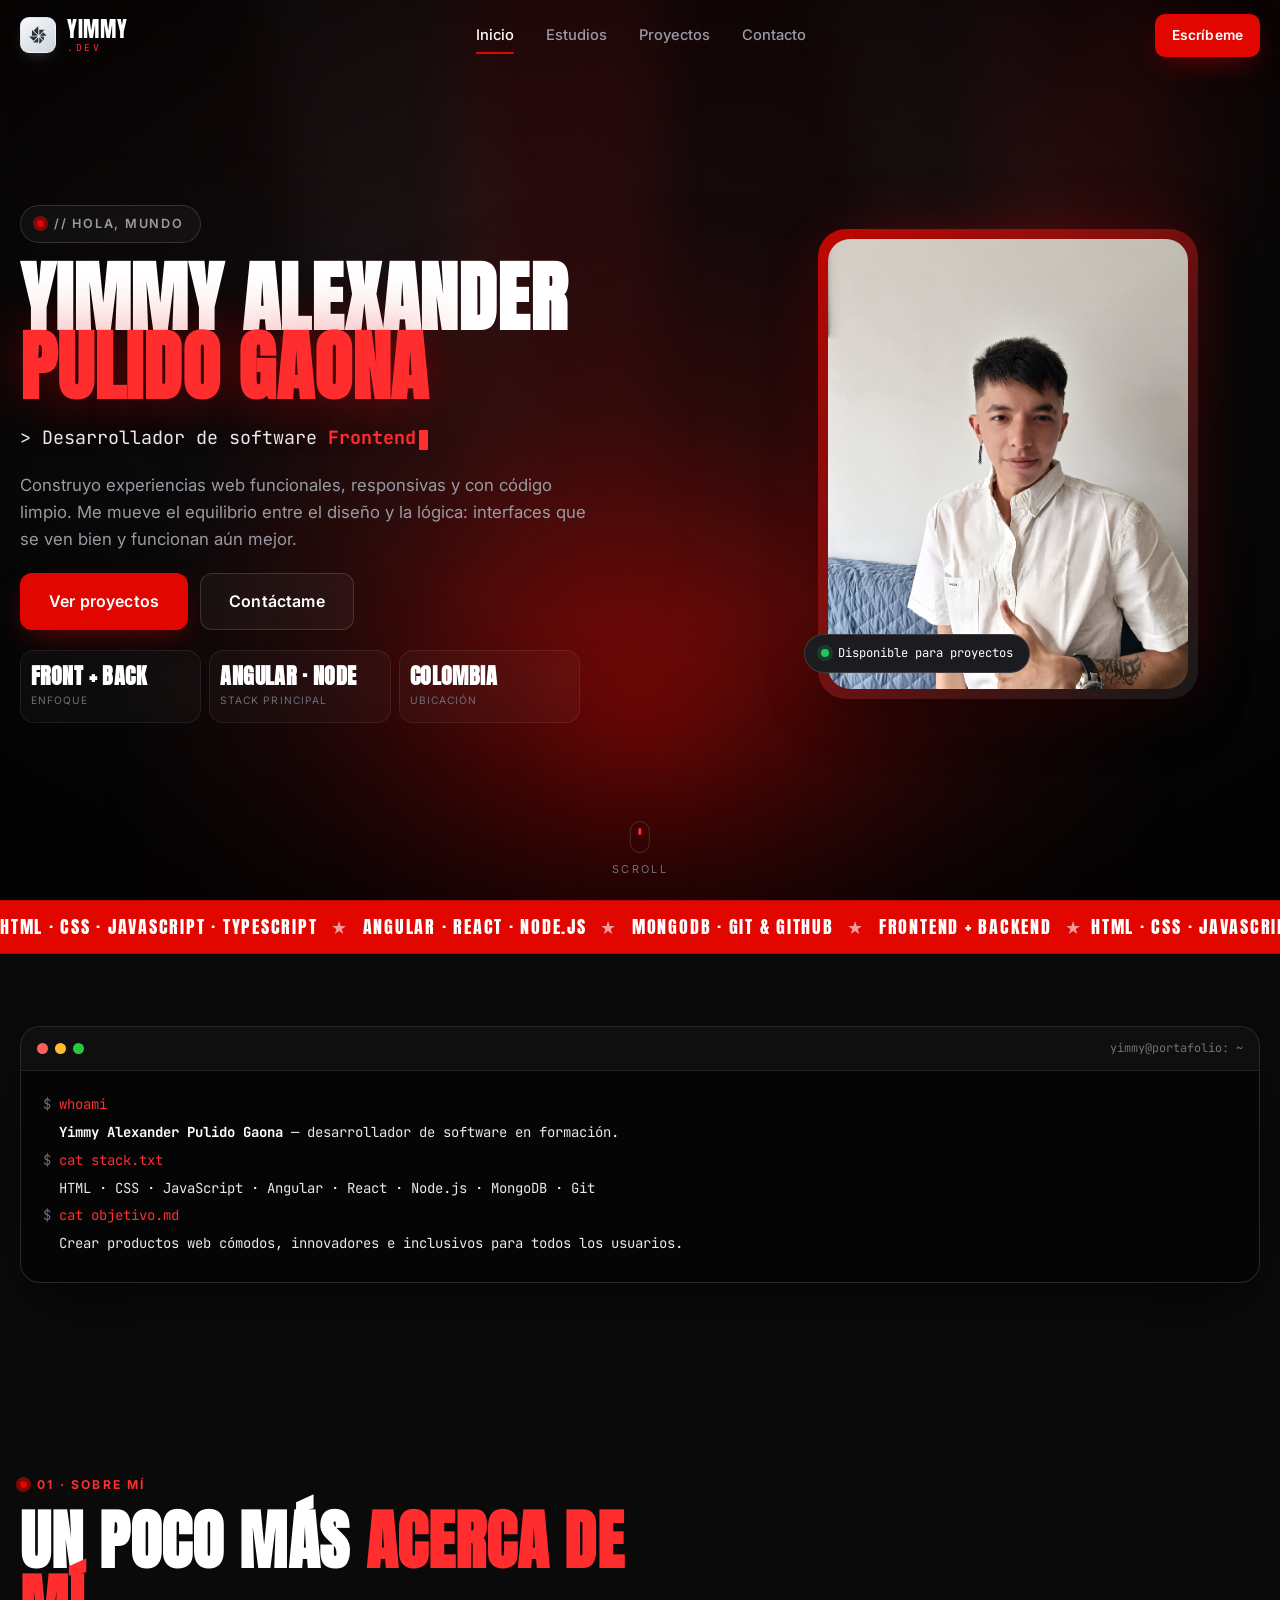
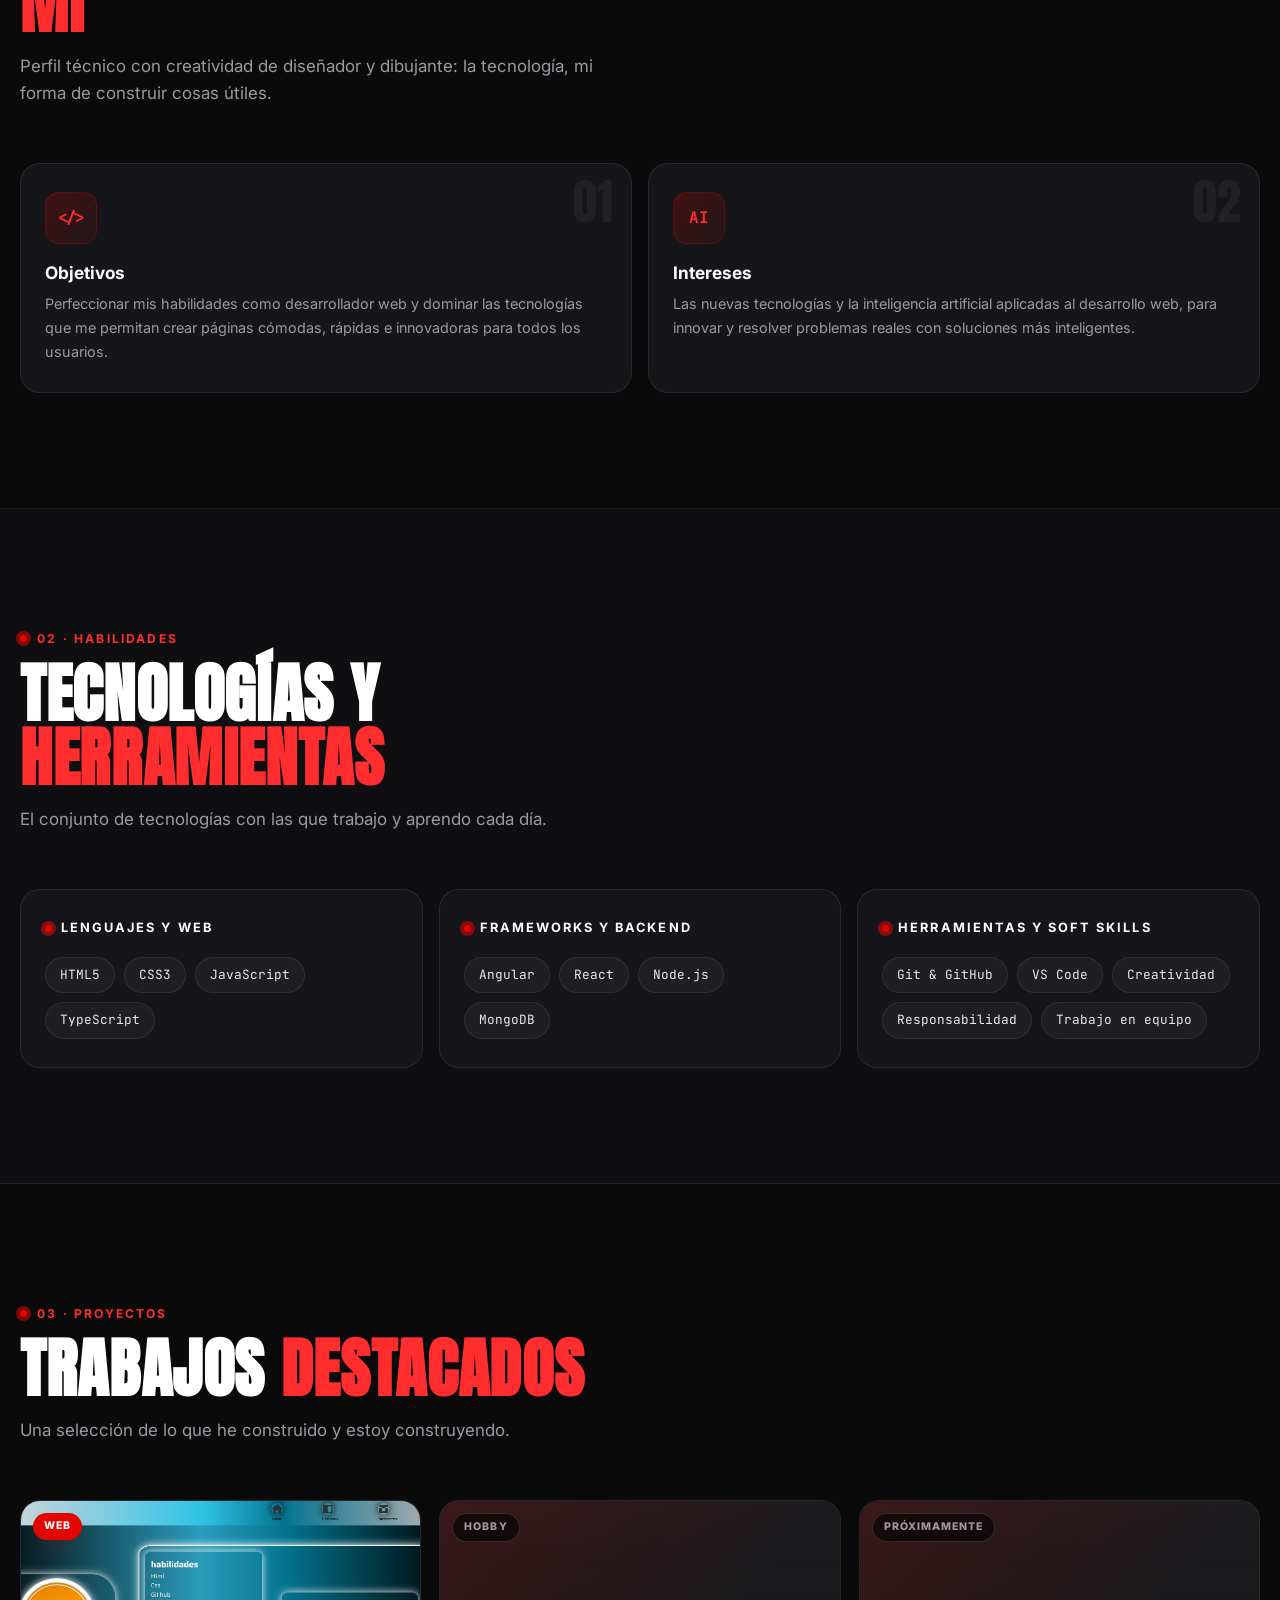
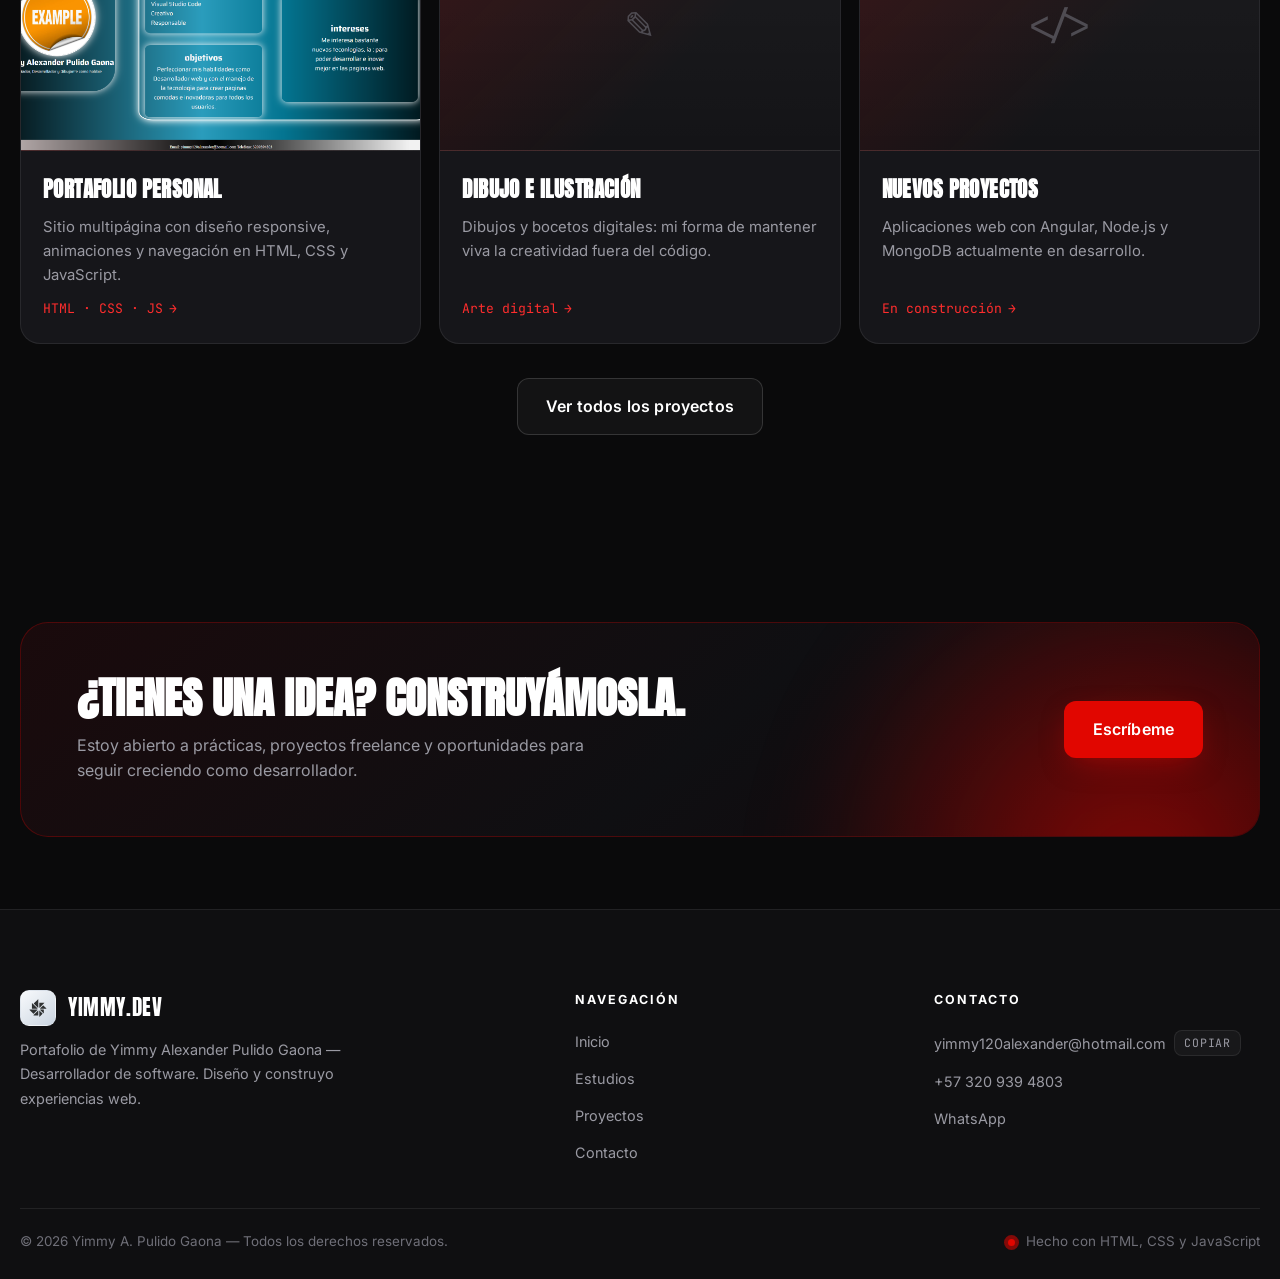
==== commit c1e453f0: "se cambio foto de perfil y se dejo estilo de ia" ====
--- a/index.html
+++ b/index.html
@@ -100,7 +100,7 @@
 
                 <div class="hero__media" data-reveal data-delay="140">
                     <div class="hero__frame">
-                        <img src="./img/WhatsApp Image 2026-08-01 at 6.55.30 PM.jpeg" alt="Retrato de Yimmy Alexander Pulido Gaona">
+                        <img src="./img/foto de perfil portafolio.jpg" alt="Retrato de Yimmy Alexander Pulido Gaona">
                         <span class="hero__badge">Disponible para proyectos</span>
                     </div>
                 </div>
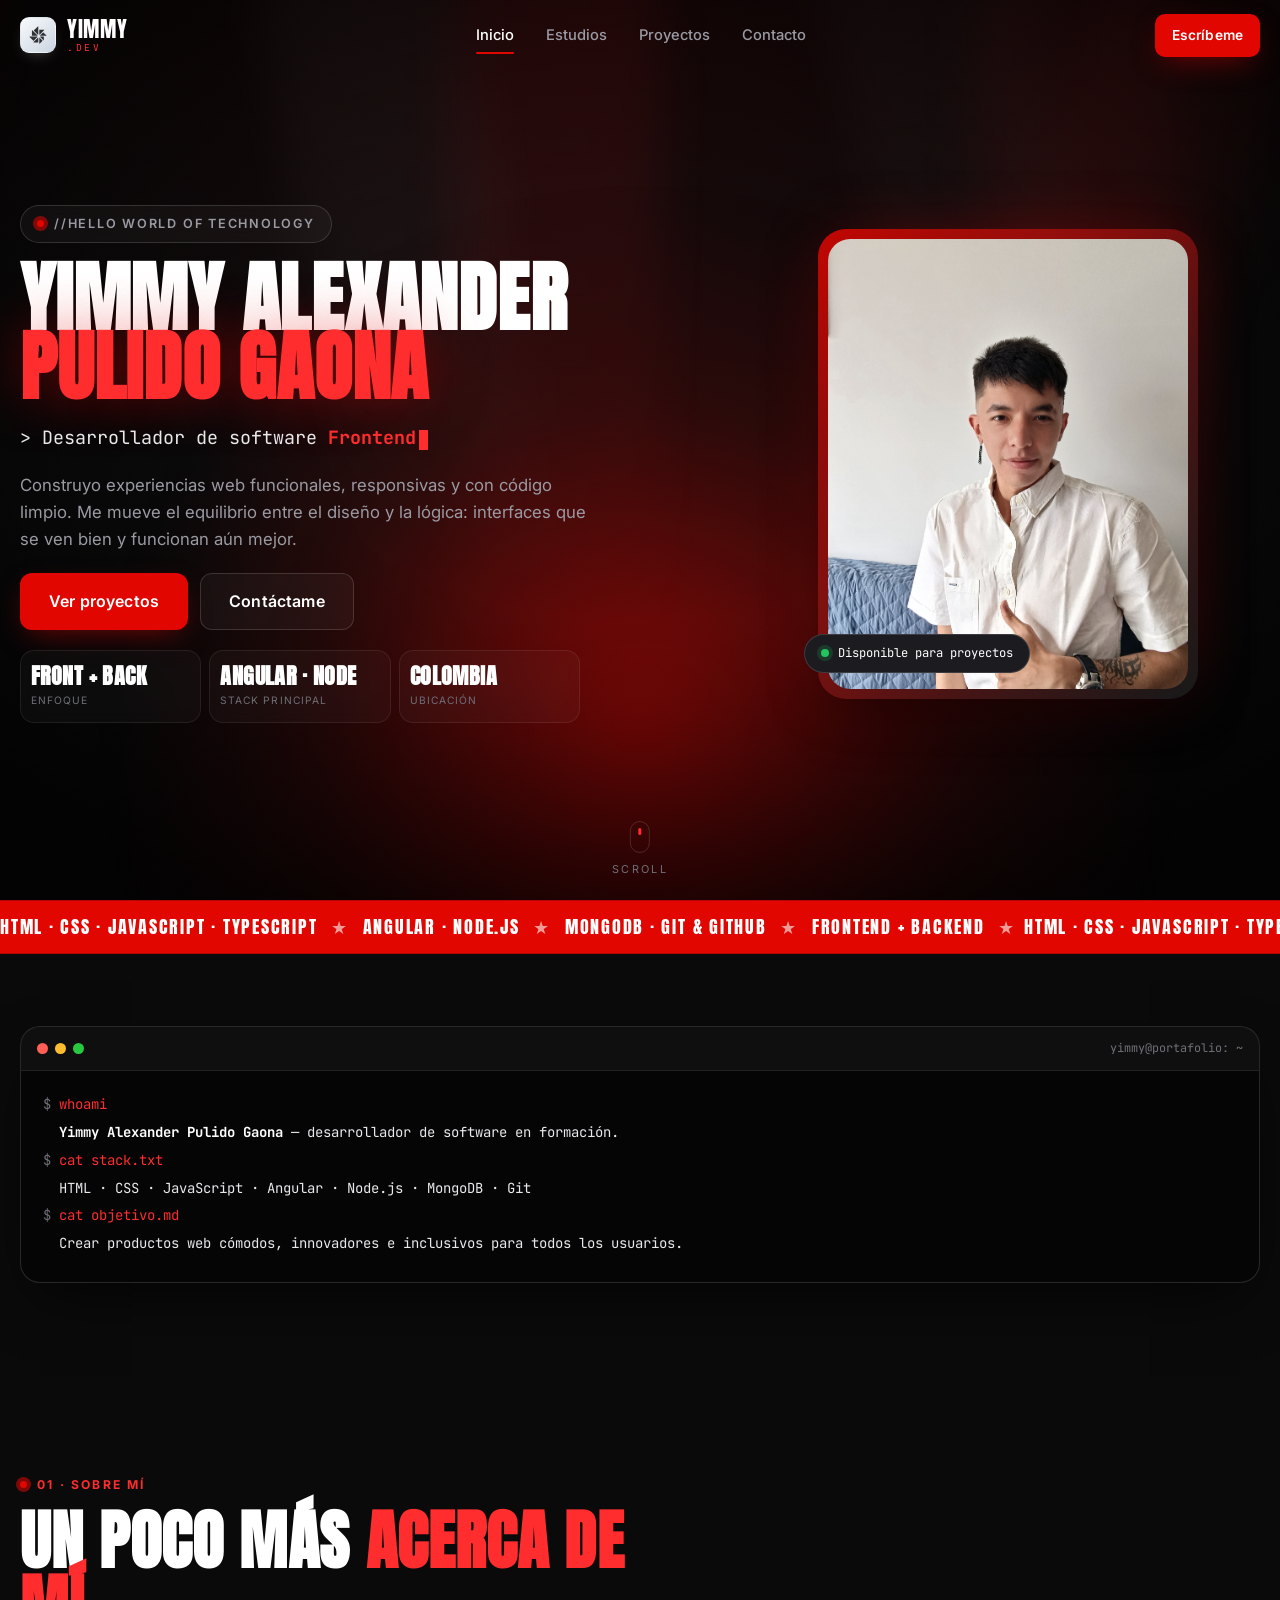
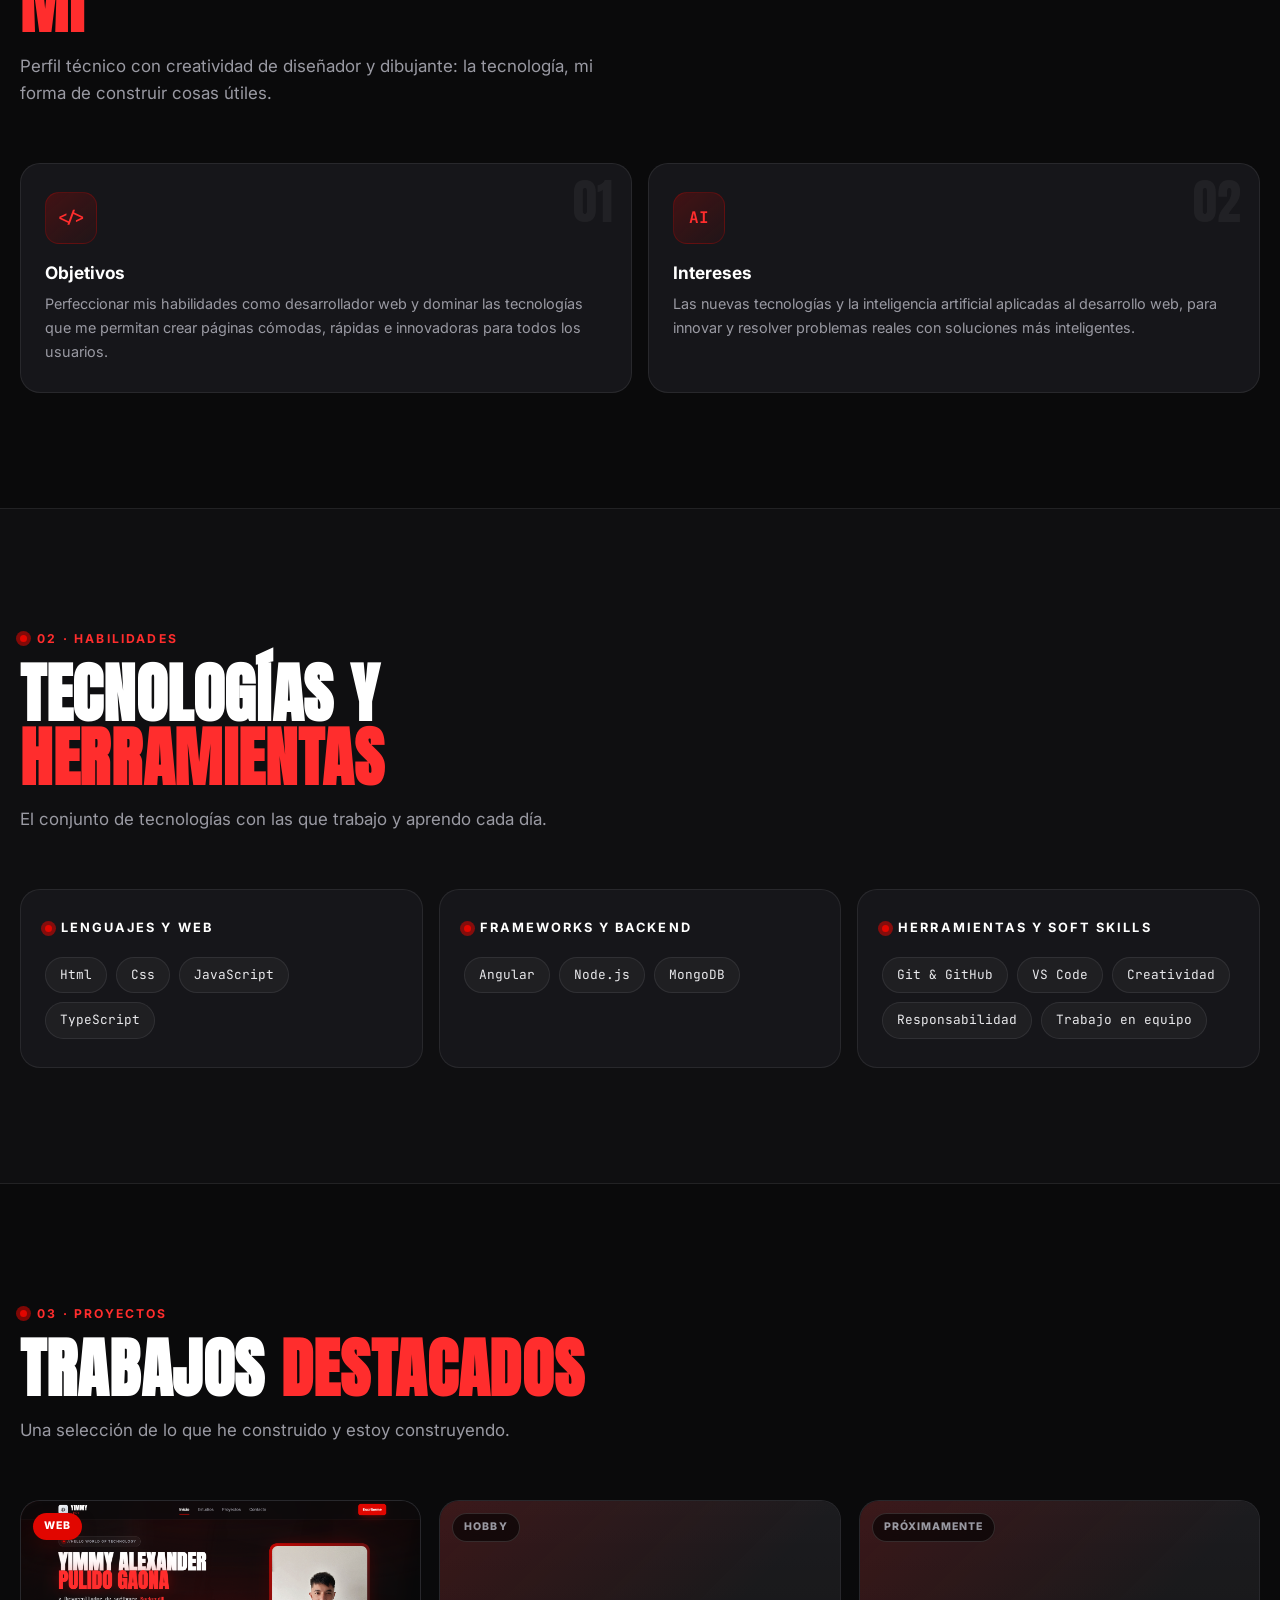
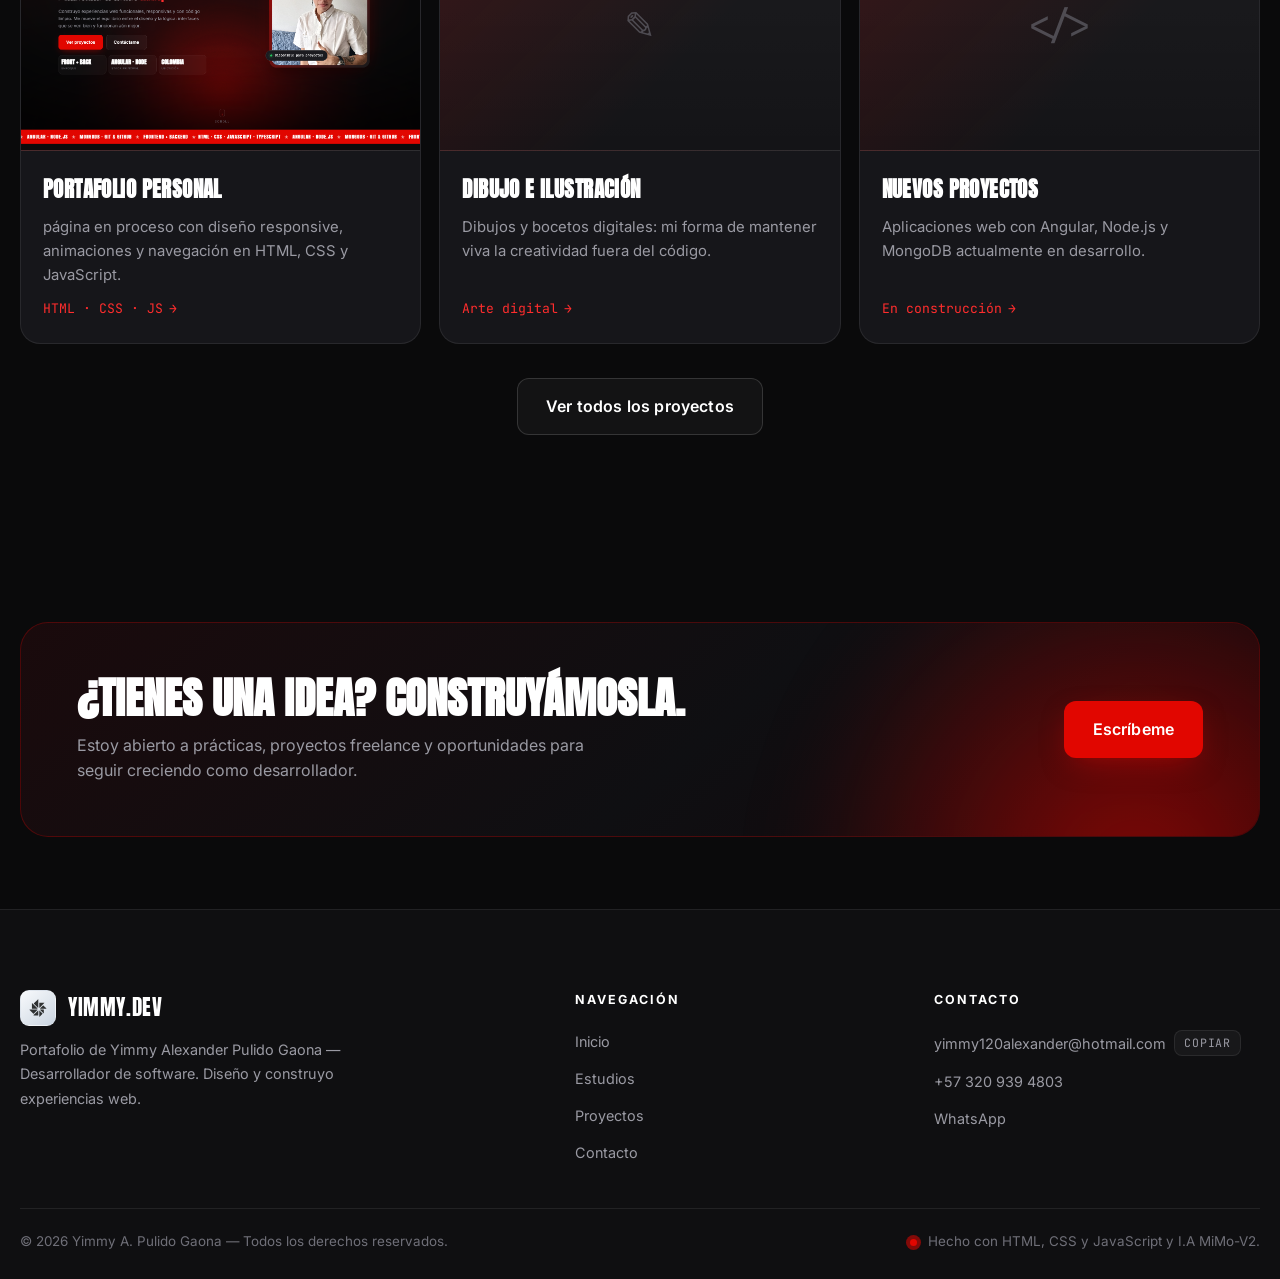
==== commit 11581afc: "se hizo correciones de algunos datos erroneos" ====
--- a/index.html
+++ b/index.html
@@ -62,7 +62,7 @@
 
             <div class="hero__inner container">
                 <div class="hero__content">
-                    <p class="hero__eyebrow" data-reveal><span class="dot"></span> // Hola, mundo</p>
+                    <p class="hero__eyebrow" data-reveal><span class="dot"></span> //Hello World Of Technology</p>
 
                     <h1 class="hero__name" data-reveal>Yimmy Alexander<span>Pulido Gaona</span></h1>
 
@@ -114,8 +114,8 @@
         <!-- ============ MARQUEE ============ -->
         <div class="marquee" aria-hidden="true">
             <div class="marquee__track">
-                <span>HTML · CSS · JAVASCRIPT · TYPESCRIPT <i>★</i> ANGULAR · REACT · NODE.JS <i>★</i> MONGODB · GIT &amp; GITHUB <i>★</i> FRONTEND + BACKEND <i>★</i> </span>
-                <span>HTML · CSS · JAVASCRIPT · TYPESCRIPT <i>★</i> ANGULAR · REACT · NODE.JS <i>★</i> MONGODB · GIT &amp; GITHUB <i>★</i> FRONTEND + BACKEND <i>★</i> </span>
+                <span>HTML · CSS · JAVASCRIPT · TYPESCRIPT <i>★</i> ANGULAR · NODE.JS <i>★</i> MONGODB · GIT &amp; GITHUB <i>★</i> FRONTEND + BACKEND <i>★</i> </span>
+                <span>HTML · CSS · JAVASCRIPT · TYPESCRIPT <i>★</i> ANGULAR · NODE.JS <i>★</i> MONGODB · GIT &amp; GITHUB <i>★</i> FRONTEND + BACKEND <i>★</i> </span>
             </div>
         </div>
 
@@ -130,7 +130,7 @@
                     <p class="cmd">whoami</p>
                     <p class="out"><b>Yimmy Alexander Pulido Gaona</b> — desarrollador de software en formación.</p>
                     <p class="cmd">cat stack.txt</p>
-                    <p class="out">HTML · CSS · JavaScript · Angular · React · Node.js · MongoDB · Git</p>
+                    <p class="out">HTML · CSS · JavaScript · Angular · Node.js · MongoDB · Git</p>
                     <p class="cmd">cat objetivo.md</p>
                     <p class="out">Crear productos web cómodos, innovadores e inclusivos para todos los usuarios.</p>
                 </div>
@@ -183,8 +183,8 @@
                     <div class="skill-group" data-reveal>
                         <h3>Lenguajes y web</h3>
                         <ul class="chips">
-                            <li class="chip">HTML5</li>
-                            <li class="chip">CSS3</li>
+                            <li class="chip">Html</li>
+                            <li class="chip">Css</li>
                             <li class="chip">JavaScript</li>
                             <li class="chip">TypeScript</li>
                         </ul>
@@ -194,7 +194,6 @@
                         <h3>Frameworks y backend</h3>
                         <ul class="chips">
                             <li class="chip">Angular</li>
-                            <li class="chip">React</li>
                             <li class="chip">Node.js</li>
                             <li class="chip">MongoDB</li>
                         </ul>
@@ -227,11 +226,11 @@
                     <article class="preview" data-reveal>
                         <div class="preview__thumb">
                             <span class="preview__tag">Web</span>
-                            <img src="./img/proyecto1.png" alt="Captura del desarrollo de la página de portafolio">
+                            <img src="./img/foto de portafolio.png" alt="Captura del desarrollo de la página de portafolio">
                         </div>
                         <div class="preview__body">
                             <h3>Portafolio personal</h3>
-                            <p>Sitio multipágina con diseño responsive, animaciones y navegación en HTML, CSS y JavaScript.</p>
+                            <p>página en proceso con diseño responsive, animaciones y navegación en HTML, CSS y JavaScript.</p>
                             <span class="preview__link">HTML · CSS · JS</span>
                         </div>
                     </article>
@@ -323,7 +322,7 @@
 
             <div class="footer-bottom">
                 <p>© <span data-year>2026</span> Yimmy A. Pulido Gaona — Todos los derechos reservados.</p>
-                <p><span class="dot">●</span> Hecho con HTML, CSS y JavaScript</p>
+                <p><span class="dot">●</span> Hecho con HTML, CSS y JavaScript y I.A MiMo-V2.</p>
             </div>
         </div>
     </footer>
